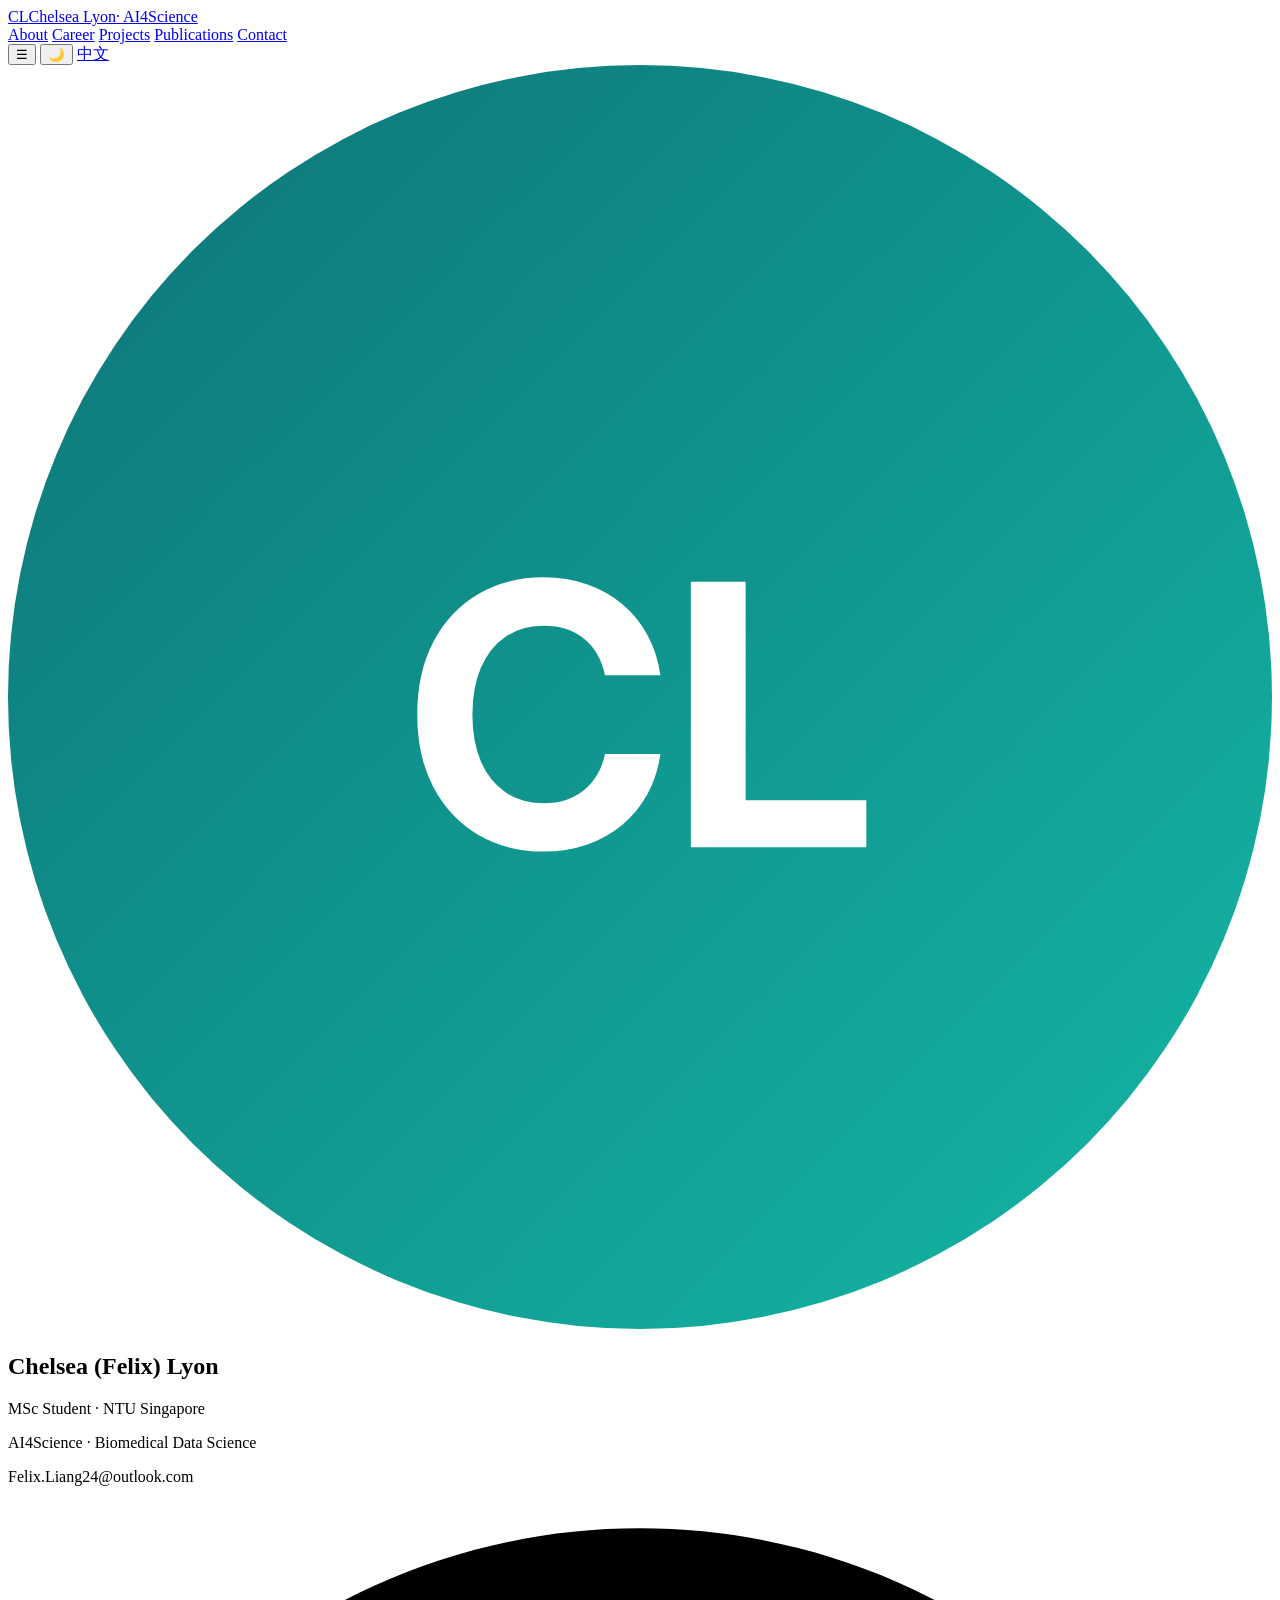
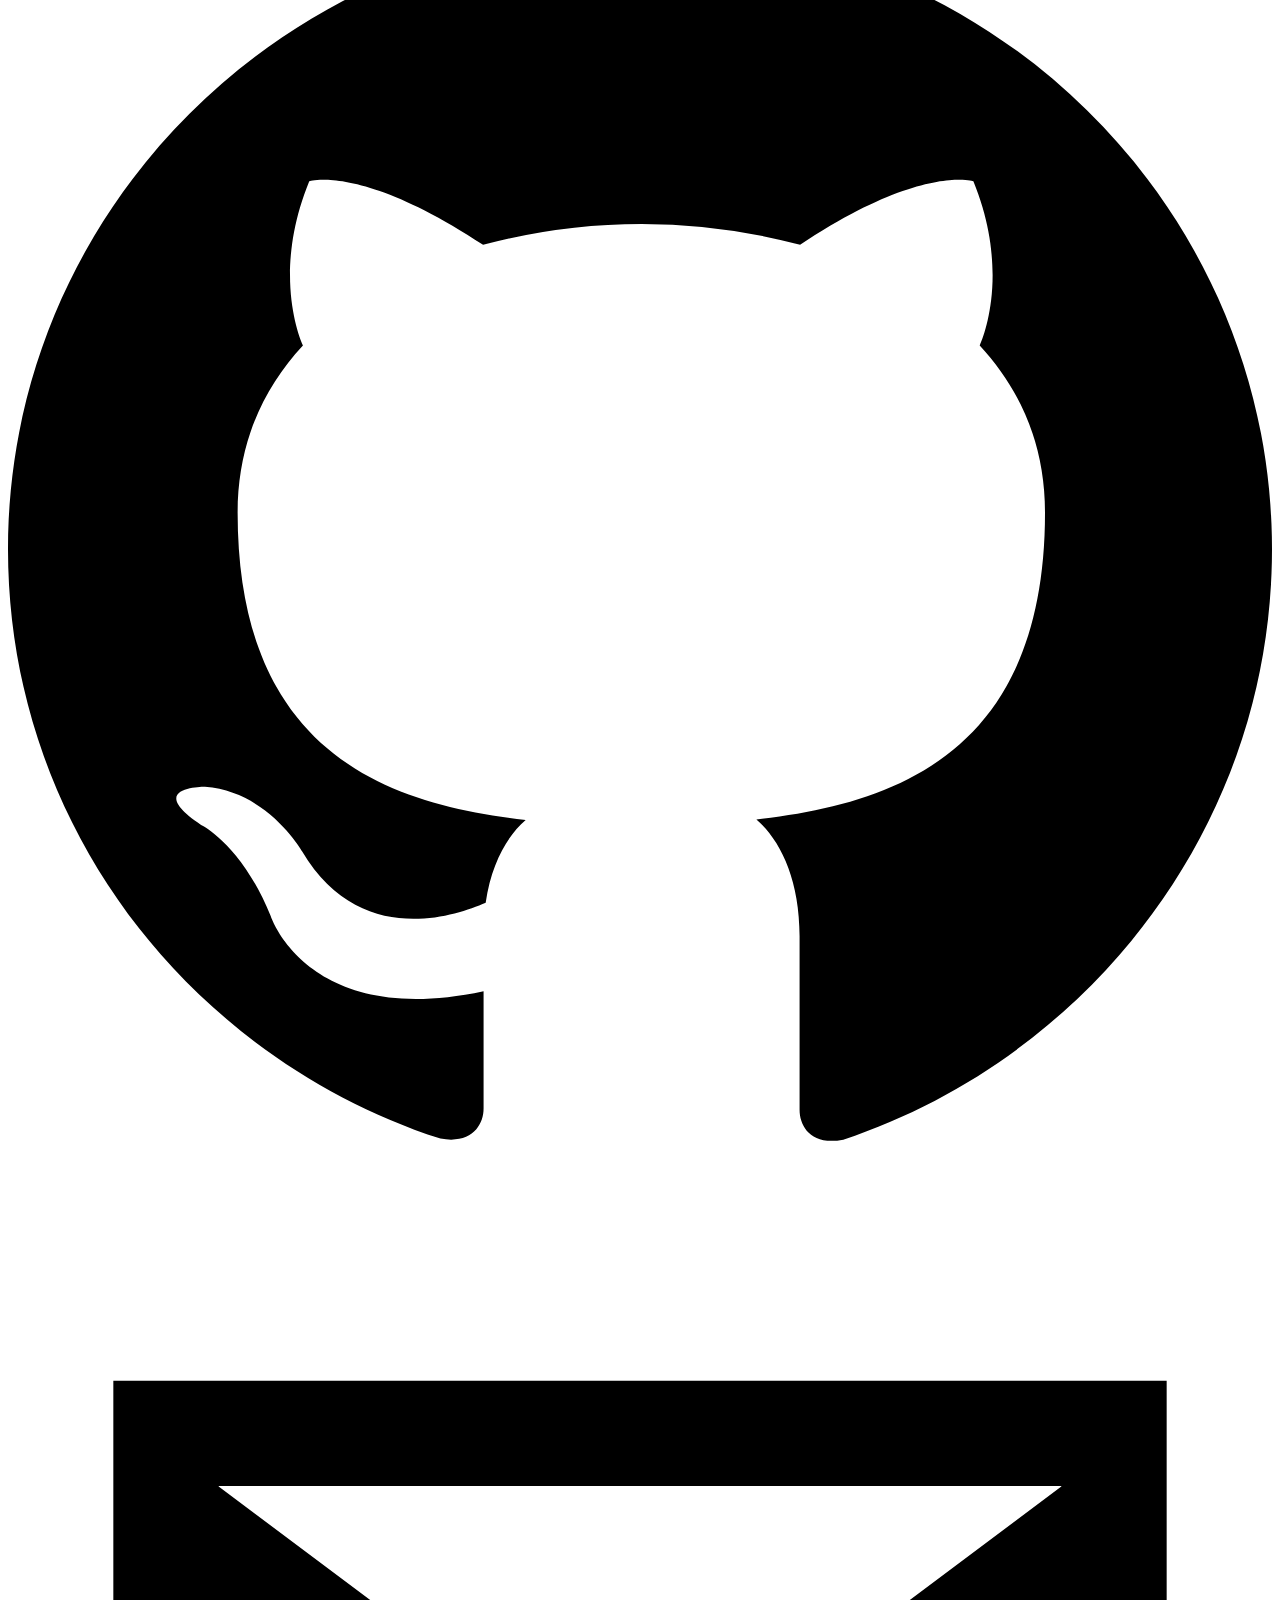
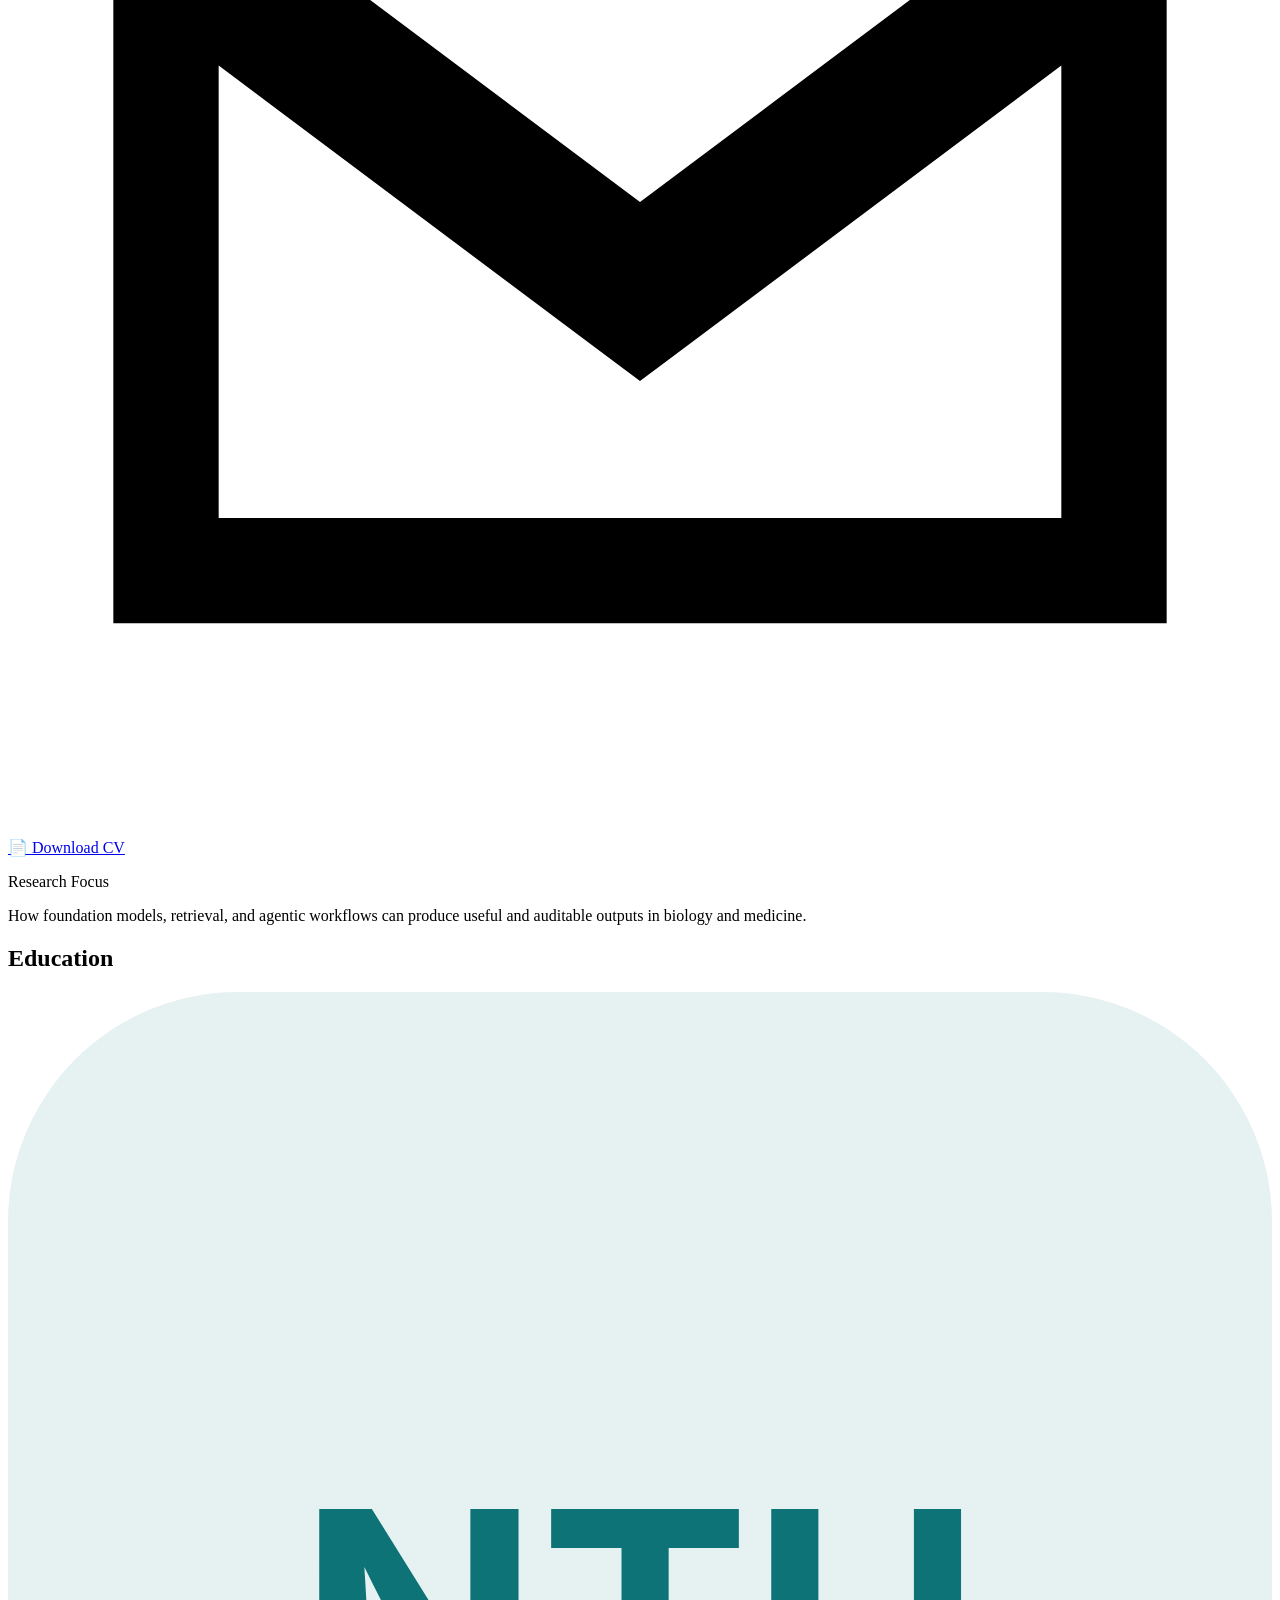
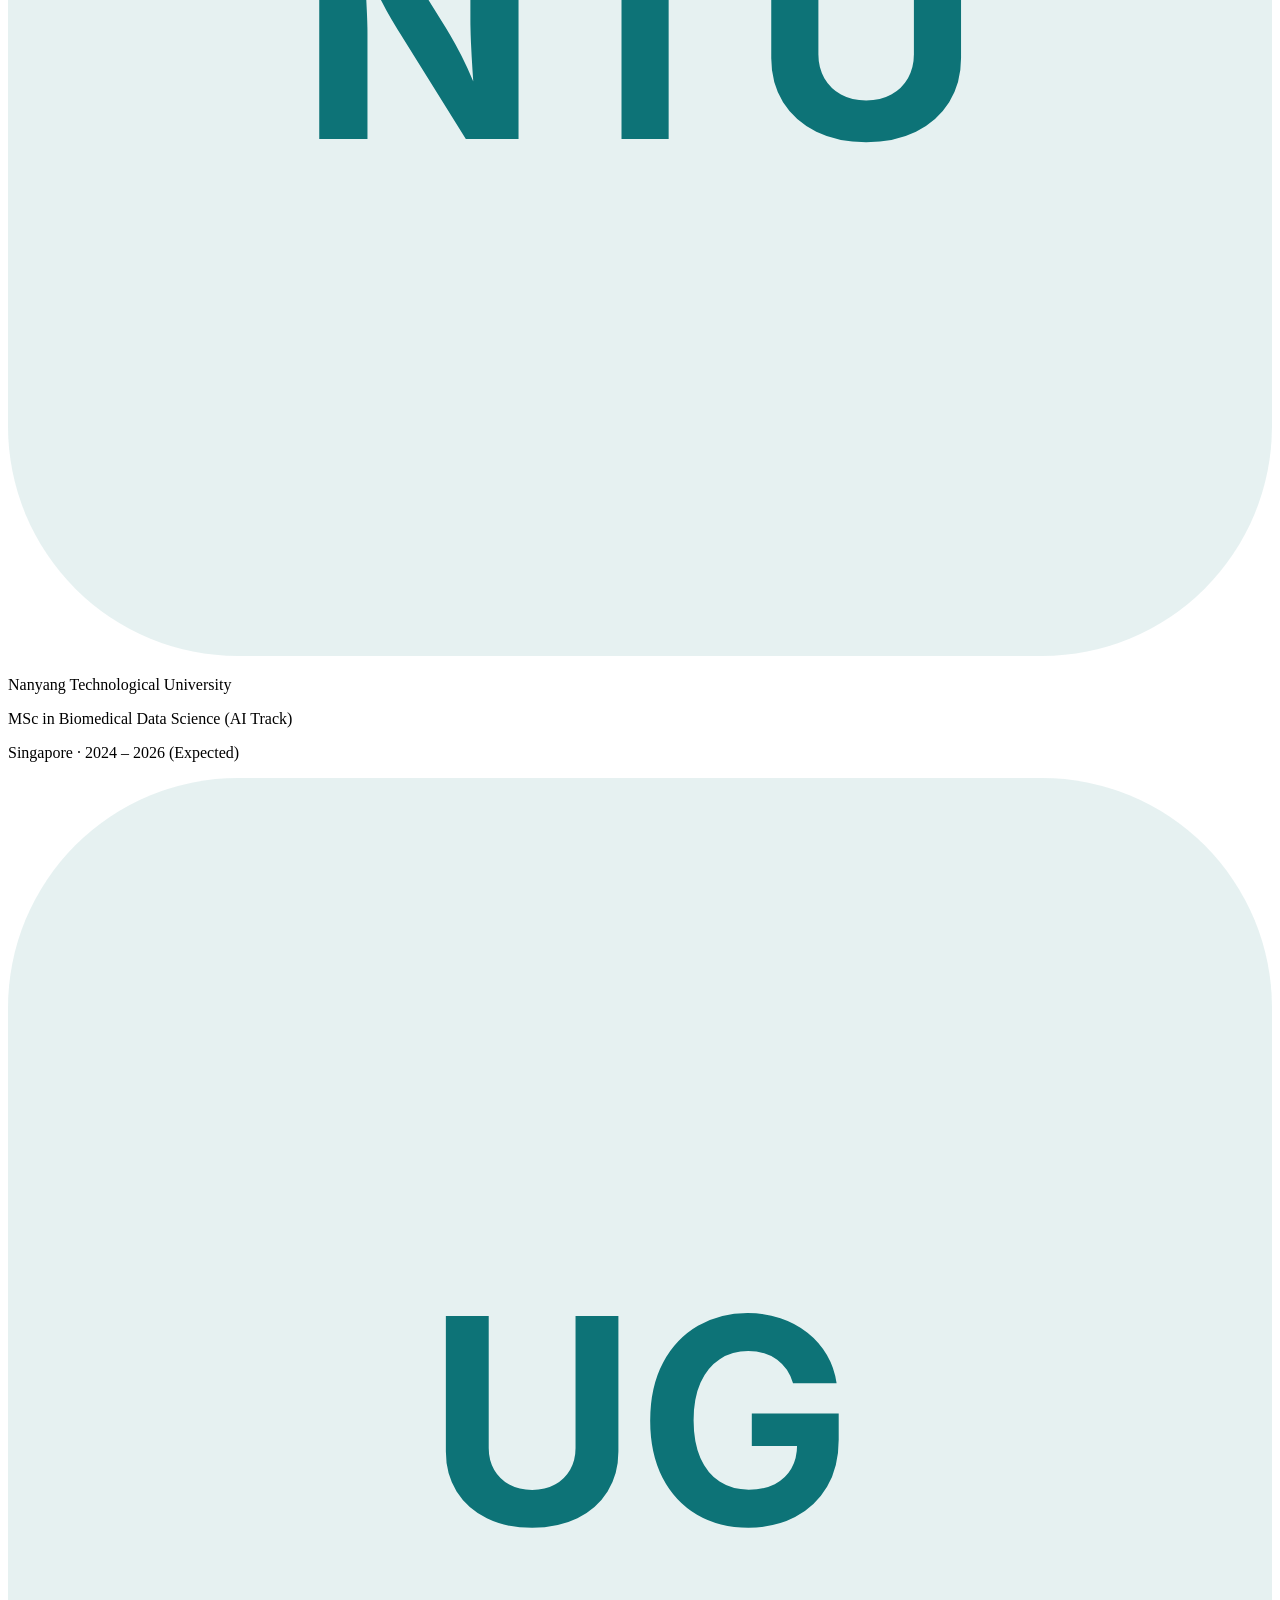
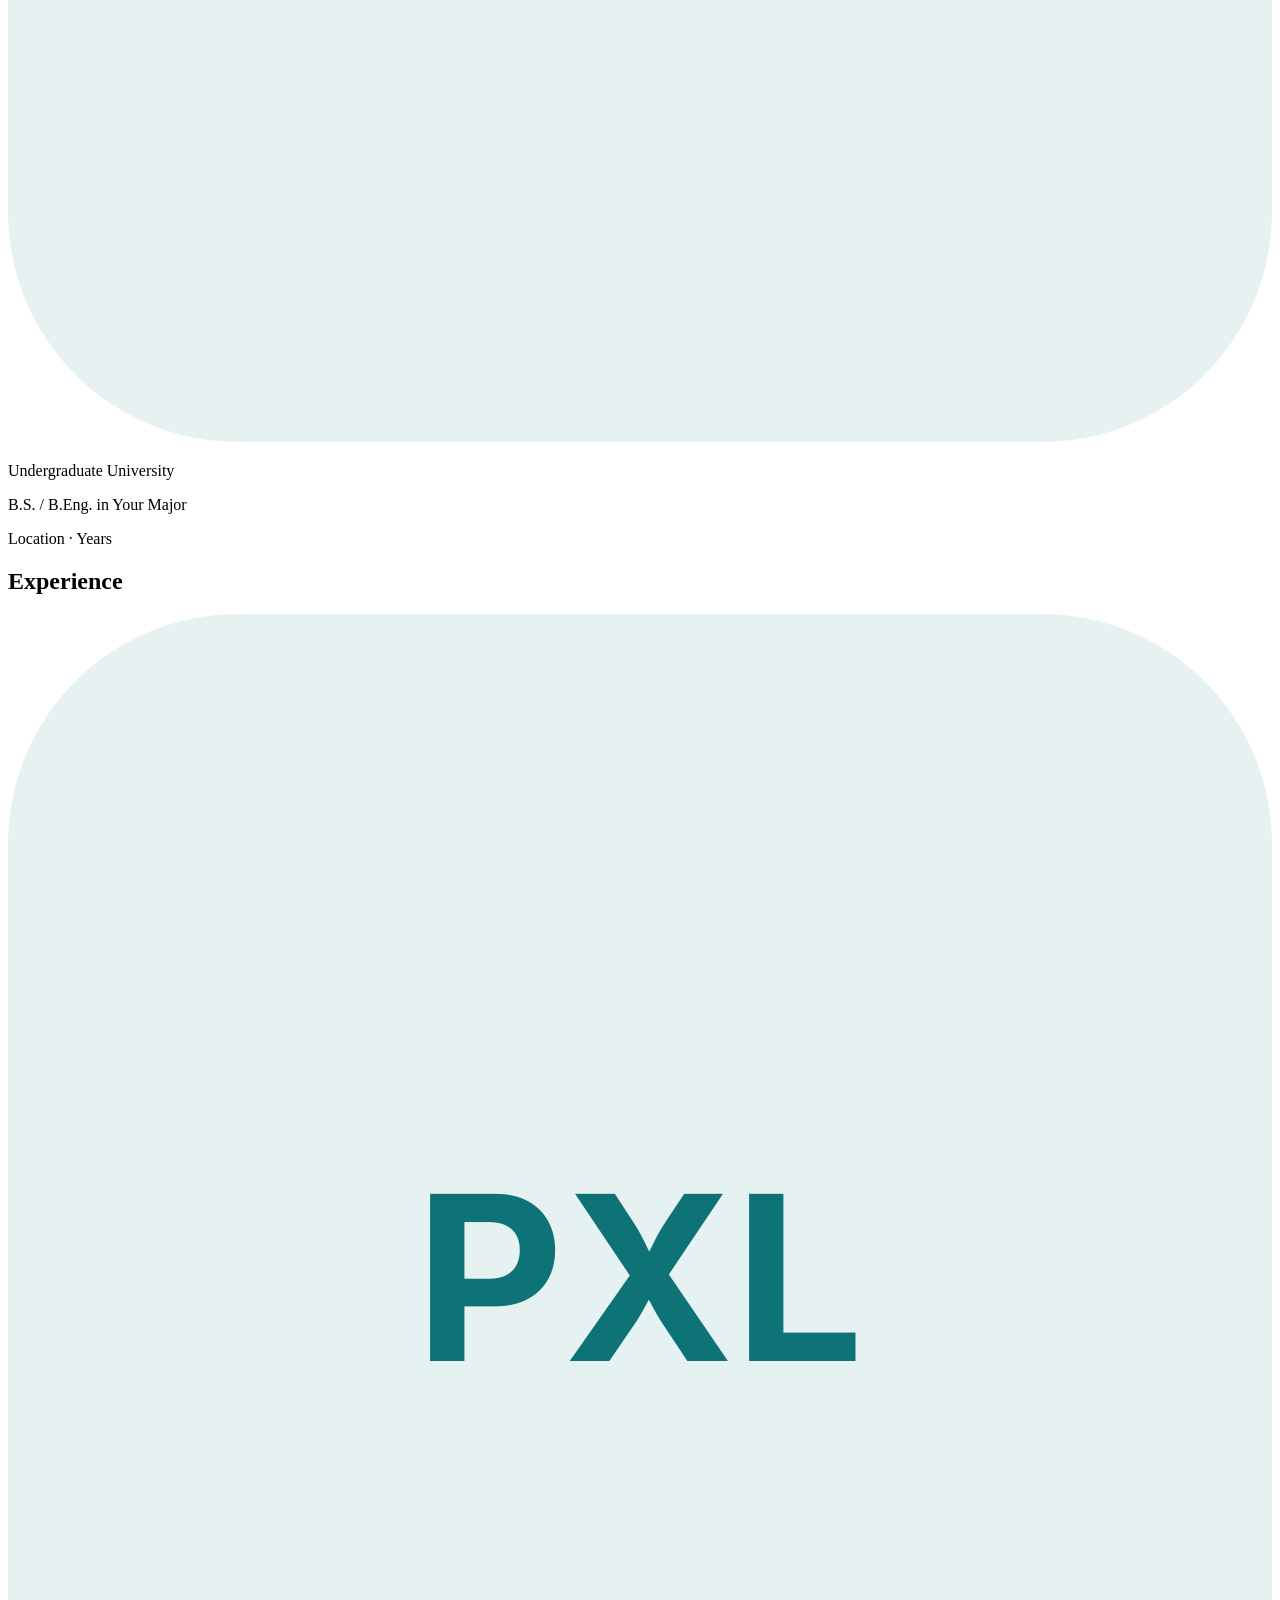
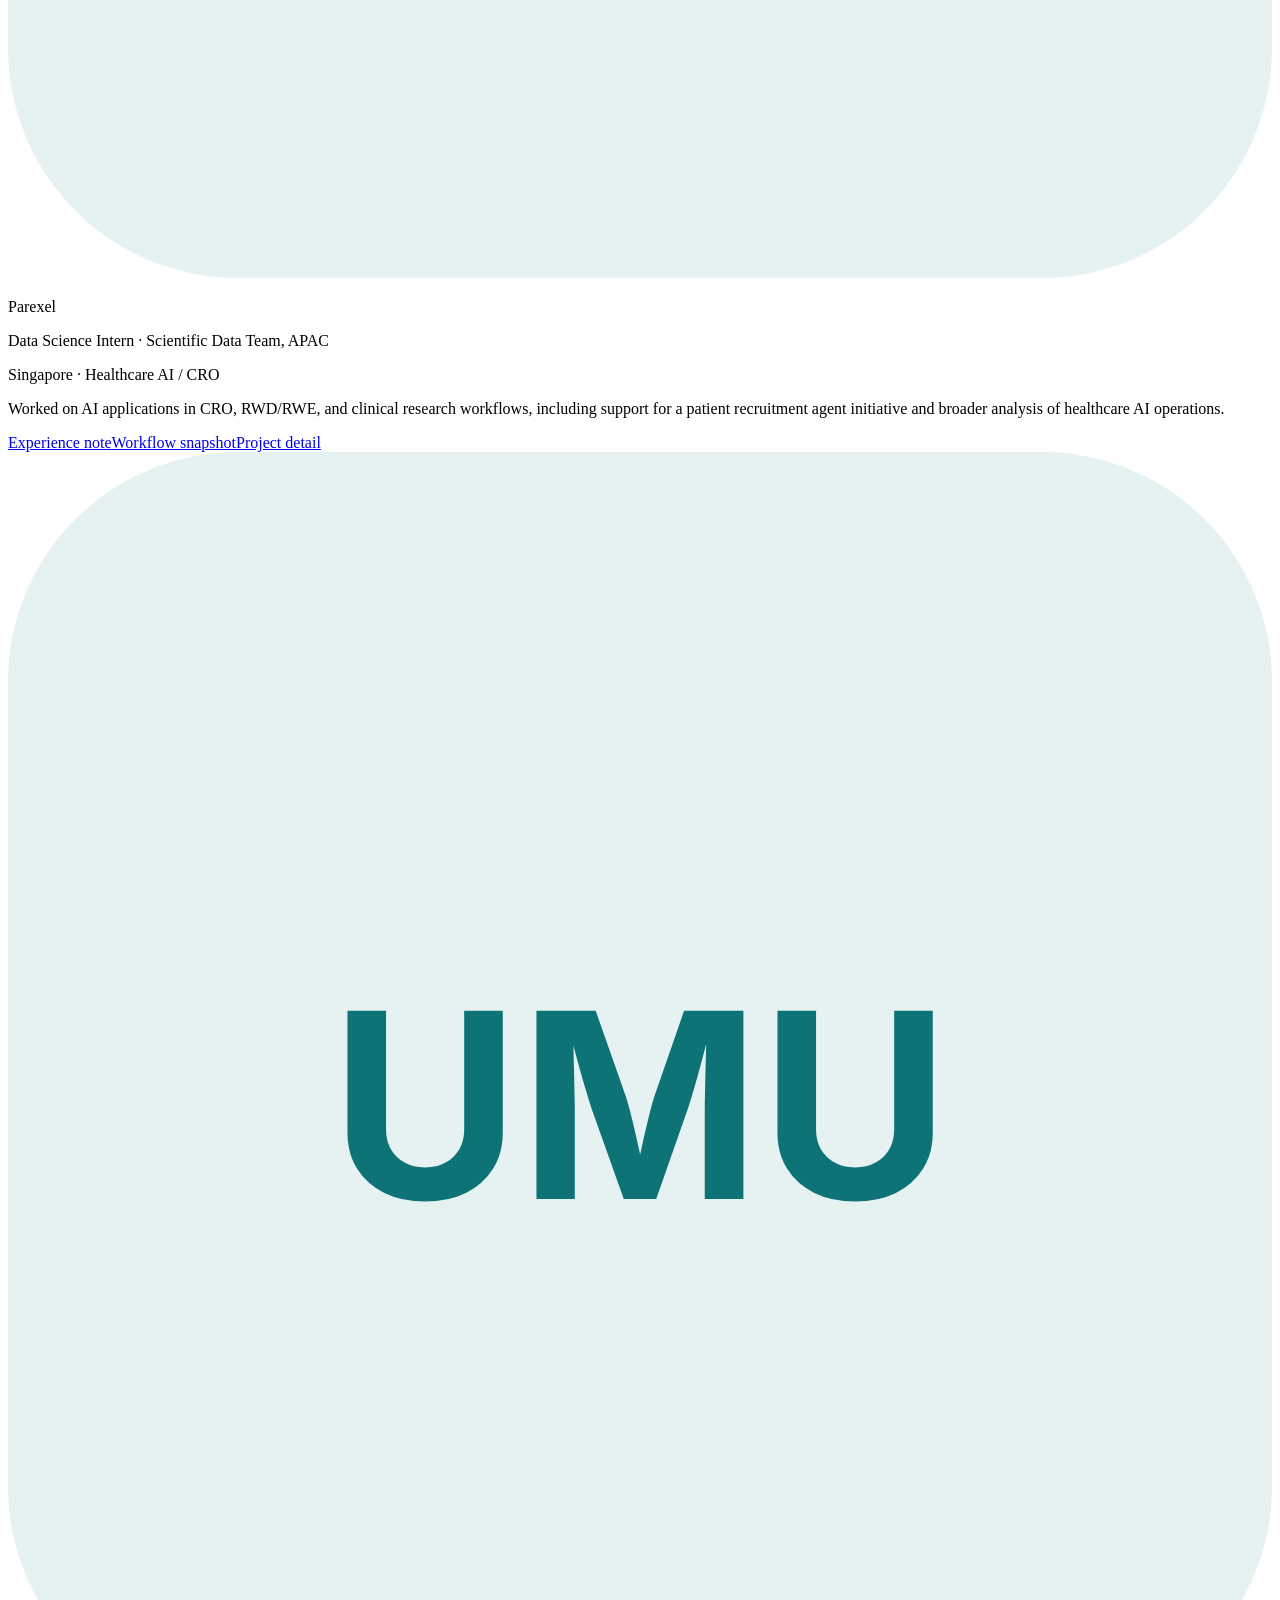
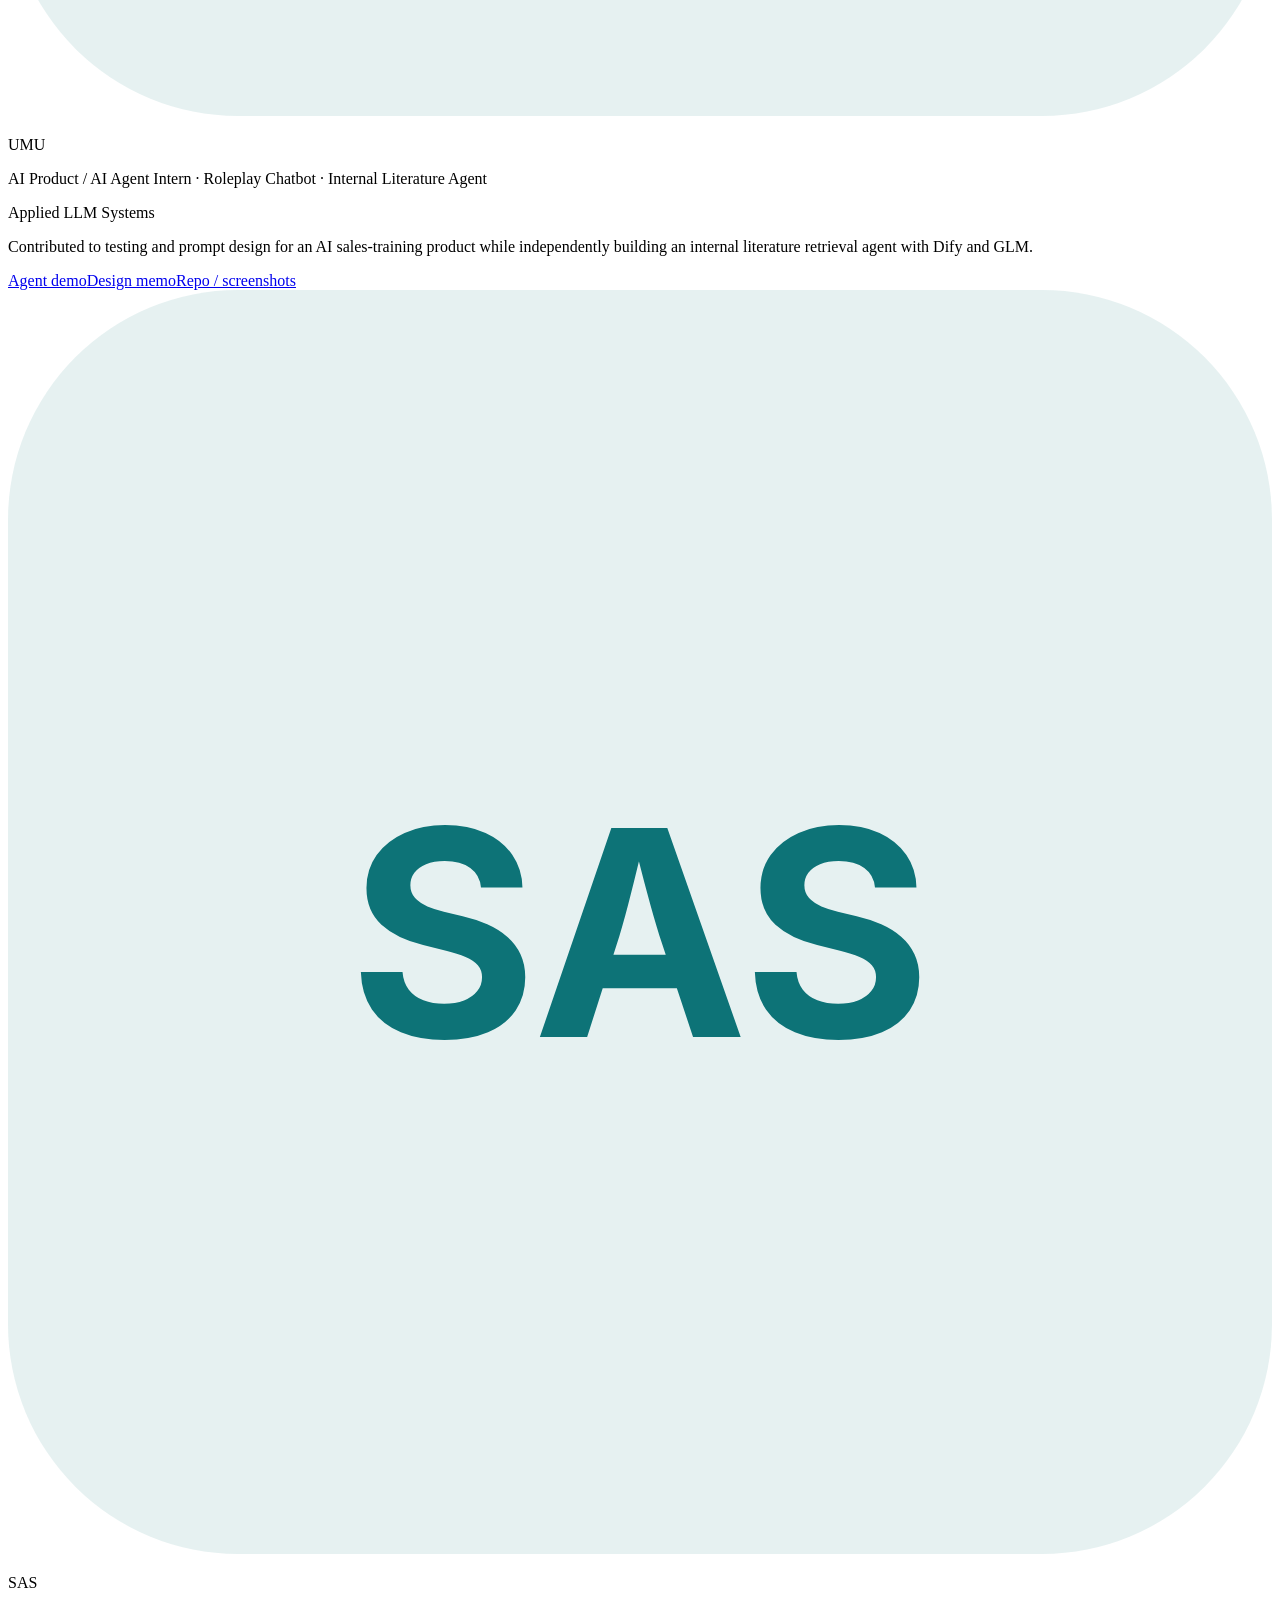
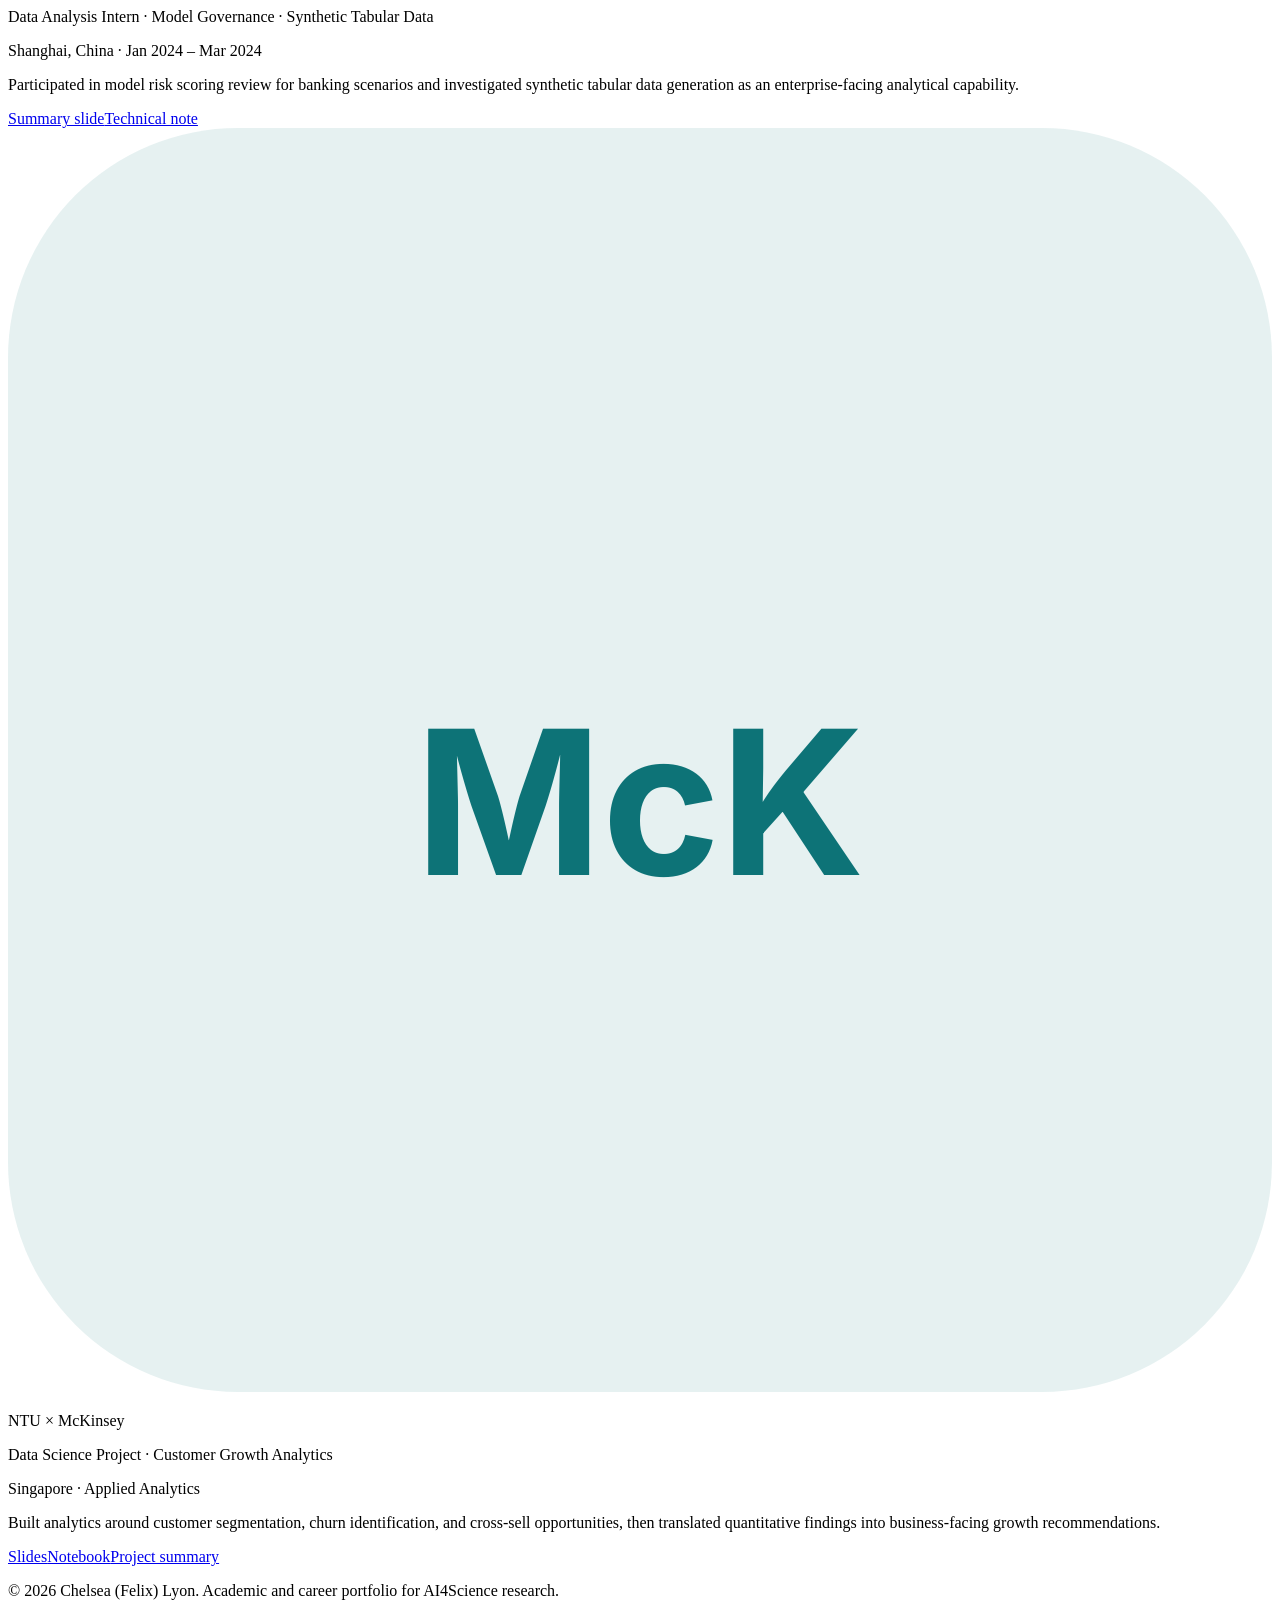
==== career/index.html @ b37de509 "Add files via upload" ====
<!DOCTYPE html>
<html lang="en">
<head>
  <meta charset="UTF-8" />
  <meta name="viewport" content="width=device-width, initial-scale=1.0" />
  <title>Career — Chelsea (Felix) Lyon | AI4Science</title>
  <meta name="description" content="Education and professional experience of Chelsea (Felix) Lyon — NTU, Parexel, SAS, UMU, McKinsey." />
  <link rel="preconnect" href="https://fonts.googleapis.com" />
  <link rel="preconnect" href="https://fonts.gstatic.com" crossorigin />
  <link href="https://fonts.googleapis.com/css2?family=Inter:wght@400;500;600;700;800&family=JetBrains+Mono:wght@400;500&display=swap" rel="stylesheet" />
  <link rel="icon" href="data:image/svg+xml,<svg xmlns='http://www.w3.org/2000/svg' viewBox='0 0 32 32'><rect width='32' height='32' rx='8' fill='%230d7377'/><text x='16' y='22' font-family='Inter,sans-serif' font-size='16' font-weight='800' fill='white' text-anchor='middle'>CL</text></svg>" />
  <link rel="stylesheet" href="/assets/css/style.css" />
</head>
<body>

  <nav class="top-nav">
    <div class="nav-container">
      <a class="nav-brand" href="/"><span class="nav-brand-mark">CL</span><span>Chelsea Lyon</span><span>· AI4Science</span></a>
      <div class="nav-links" id="navLinks">
        <a href="/">About</a>
        <a href="/career/" class="active">Career</a>
        <a href="/projects/">Projects</a>
        <a href="/publications/">Publications</a>
        <a href="/contact/">Contact</a>
      </div>
      <div class="nav-right">
        <button class="nav-menu-btn" id="navMenuBtn" aria-label="Toggle menu" aria-expanded="false">☰</button>
        <button class="theme-toggle" id="themeToggle" aria-label="Toggle color theme">🌙</button>
        <a class="lang-switch" href="/zh/career/">中文</a>
      </div>
    </div>
  </nav>

  <div class="page-wrapper">
    <aside class="sidebar">
      <div class="profile-card">
        <div class="avatar-wrapper">
          <svg viewBox="0 0 180 180" xmlns="http://www.w3.org/2000/svg" role="img" aria-label="Avatar"><defs><linearGradient id="avatarGrad" x1="0" y1="0" x2="1" y2="1"><stop offset="0%" stop-color="#0d7377"/><stop offset="100%" stop-color="#14b8a6"/></linearGradient></defs><circle cx="90" cy="90" r="90" fill="url(#avatarGrad)"/><text x="90" y="98" text-anchor="middle" fill="#fff" font-family="Inter,sans-serif" font-size="52" font-weight="700" dominant-baseline="middle">CL</text></svg>
        </div>
        <h1 class="site-name">Chelsea (Felix) Lyon</h1>
        <p class="site-title">MSc Student · NTU Singapore</p>
        <p class="site-subtitle">AI4Science · Biomedical Data Science</p>
        <p class="site-email">Felix.Liang24@outlook.com</p>
        <div class="social-icons">
          <a href="https://github.com/Chelsea-19" target="_blank" rel="noopener" aria-label="GitHub"><svg viewBox="0 0 24 24"><path d="M12 .5C5.37.5 0 5.78 0 12.29c0 5.21 3.43 9.63 8.21 11.19.6.11.82-.26.82-.57v-2.23c-3.34.72-4.04-1.42-4.04-1.42-.55-1.37-1.33-1.74-1.33-1.74-1.09-.73.08-.72.08-.72 1.2.09 1.84 1.22 1.84 1.22 1.07 1.8 2.8 1.28 3.49.98.11-.76.42-1.28.76-1.57-2.67-.3-5.47-1.31-5.47-5.84 0-1.29.47-2.34 1.24-3.17-.13-.3-.54-1.5.12-3.12 0 0 1-.32 3.3 1.21a11.6 11.6 0 0 1 6.02 0c2.28-1.53 3.29-1.21 3.29-1.21.66 1.62.25 2.82.12 3.12.77.83 1.24 1.88 1.24 3.17 0 4.54-2.81 5.53-5.48 5.83.43.37.82 1.1.82 2.22v3.29c0 .31.21.69.83.57C20.57 21.92 24 17.5 24 12.29 24 5.78 18.63.5 12 .5z"/></svg></a>
          <a href="mailto:Felix.Liang24@outlook.com" aria-label="Email"><svg viewBox="0 0 24 24"><path d="M2 4h20v16H2V4zm2 2v.01L12 12l8-5.99V6H4zm0 3.41V18h16V9.41l-8 5.99-8-5.99z"/></svg></a>
        </div>
        <a class="cv-button" href="/assets/cv/Felix_Liang_CV_EN.pdf" target="_blank" rel="noopener">📄 Download CV</a>
      </div>
      <div class="sidebar-note">
        <p class="sidebar-note-title">Research Focus</p>
        <p>How foundation models, retrieval, and agentic workflows can produce useful and auditable outputs in biology and medicine.</p>
      </div>
    </aside>

    <main class="main-content">

      <!-- ── Education ── -->
      <section id="education" class="section">
        <h2 class="section-heading">Education</h2>
        <div class="timeline">
          <div class="timeline-item">
            <div class="timeline-header">
              <svg class="timeline-logo" viewBox="0 0 44 44" xmlns="http://www.w3.org/2000/svg"><rect width="44" height="44" rx="8" fill="#0d7377" opacity="0.1"/><text x="22" y="26" text-anchor="middle" font-family="Inter,sans-serif" font-size="11" font-weight="700" fill="#0d7377">NTU</text></svg>
              <div class="timeline-info">
                <p class="timeline-org">Nanyang Technological University</p>
                <p class="timeline-role">MSc in Biomedical Data Science (AI Track)</p>
                <p class="timeline-meta">Singapore · 2024 – 2026 (Expected)</p>
              </div>
            </div>
          </div>
          <div class="timeline-item">
            <div class="timeline-header">
              <svg class="timeline-logo" viewBox="0 0 44 44" xmlns="http://www.w3.org/2000/svg"><rect width="44" height="44" rx="8" fill="#0d7377" opacity="0.1"/><text x="22" y="26" text-anchor="middle" font-family="Inter,sans-serif" font-size="10" font-weight="700" fill="#0d7377">UG</text></svg>
              <div class="timeline-info">
                <p class="timeline-org">Undergraduate University</p>
                <p class="timeline-role">B.S. / B.Eng. in Your Major</p>
                <p class="timeline-meta">Location · Years</p>
              </div>
            </div>
          </div>
        </div>
      </section>

      <!-- ── Experience ── -->
      <section id="experience" class="section">
        <h2 class="section-heading">Experience</h2>
        <div class="timeline">
          <div class="timeline-item">
            <div class="timeline-header">
              <svg class="timeline-logo" viewBox="0 0 44 44" xmlns="http://www.w3.org/2000/svg"><rect width="44" height="44" rx="8" fill="#0d7377" opacity="0.1"/><text x="22" y="26" text-anchor="middle" font-family="Inter,sans-serif" font-size="8" font-weight="700" fill="#0d7377">PXL</text></svg>
              <div class="timeline-info">
                <p class="timeline-org">Parexel</p>
                <p class="timeline-role">Data Science Intern · Scientific Data Team, APAC</p>
                <p class="timeline-meta">Singapore · Healthcare AI / CRO</p>
              </div>
            </div>
            <div class="timeline-details">
              <p>Worked on AI applications in CRO, RWD/RWE, and clinical research workflows, including support for a patient recruitment agent initiative and broader analysis of healthcare AI operations.</p>
              <div class="evidence-links"><a class="evidence-link" href="#">Experience note</a><a class="evidence-link" href="#">Workflow snapshot</a><a class="evidence-link" href="#">Project detail</a></div>
            </div>
          </div>
          <div class="timeline-item">
            <div class="timeline-header">
              <svg class="timeline-logo" viewBox="0 0 44 44" xmlns="http://www.w3.org/2000/svg"><rect width="44" height="44" rx="8" fill="#0d7377" opacity="0.1"/><text x="22" y="26" text-anchor="middle" font-family="Inter,sans-serif" font-size="9" font-weight="700" fill="#0d7377">UMU</text></svg>
              <div class="timeline-info">
                <p class="timeline-org">UMU</p>
                <p class="timeline-role">AI Product / AI Agent Intern · Roleplay Chatbot · Internal Literature Agent</p>
                <p class="timeline-meta">Applied LLM Systems</p>
              </div>
            </div>
            <div class="timeline-details">
              <p>Contributed to testing and prompt design for an AI sales-training product while independently building an internal literature retrieval agent with Dify and GLM.</p>
              <div class="evidence-links"><a class="evidence-link" href="#">Agent demo</a><a class="evidence-link" href="#">Design memo</a><a class="evidence-link" href="#">Repo / screenshots</a></div>
            </div>
          </div>
          <div class="timeline-item">
            <div class="timeline-header">
              <svg class="timeline-logo" viewBox="0 0 44 44" xmlns="http://www.w3.org/2000/svg"><rect width="44" height="44" rx="8" fill="#0d7377" opacity="0.1"/><text x="22" y="26" text-anchor="middle" font-family="Inter,sans-serif" font-size="10" font-weight="700" fill="#0d7377">SAS</text></svg>
              <div class="timeline-info">
                <p class="timeline-org">SAS</p>
                <p class="timeline-role">Data Analysis Intern · Model Governance · Synthetic Tabular Data</p>
                <p class="timeline-meta">Shanghai, China · Jan 2024 – Mar 2024</p>
              </div>
            </div>
            <div class="timeline-details">
              <p>Participated in model risk scoring review for banking scenarios and investigated synthetic tabular data generation as an enterprise-facing analytical capability.</p>
              <div class="evidence-links"><a class="evidence-link" href="#">Summary slide</a><a class="evidence-link" href="#">Technical note</a></div>
            </div>
          </div>
          <div class="timeline-item">
            <div class="timeline-header">
              <svg class="timeline-logo" viewBox="0 0 44 44" xmlns="http://www.w3.org/2000/svg"><rect width="44" height="44" rx="8" fill="#0d7377" opacity="0.1"/><text x="22" y="26" text-anchor="middle" font-family="Inter,sans-serif" font-size="7" font-weight="700" fill="#0d7377">McK</text></svg>
              <div class="timeline-info">
                <p class="timeline-org">NTU × McKinsey</p>
                <p class="timeline-role">Data Science Project · Customer Growth Analytics</p>
                <p class="timeline-meta">Singapore · Applied Analytics</p>
              </div>
            </div>
            <div class="timeline-details">
              <p>Built analytics around customer segmentation, churn identification, and cross-sell opportunities, then translated quantitative findings into business-facing growth recommendations.</p>
              <div class="evidence-links"><a class="evidence-link" href="#">Slides</a><a class="evidence-link" href="#">Notebook</a><a class="evidence-link" href="#">Project summary</a></div>
            </div>
          </div>
        </div>
      </section>

    </main>
  </div>

  <footer class="site-footer"><p>© 2026 Chelsea (Felix) Lyon. Academic and career portfolio for AI4Science research.</p></footer>
  <script src="/assets/js/main.js"></script>
</body>
</html>
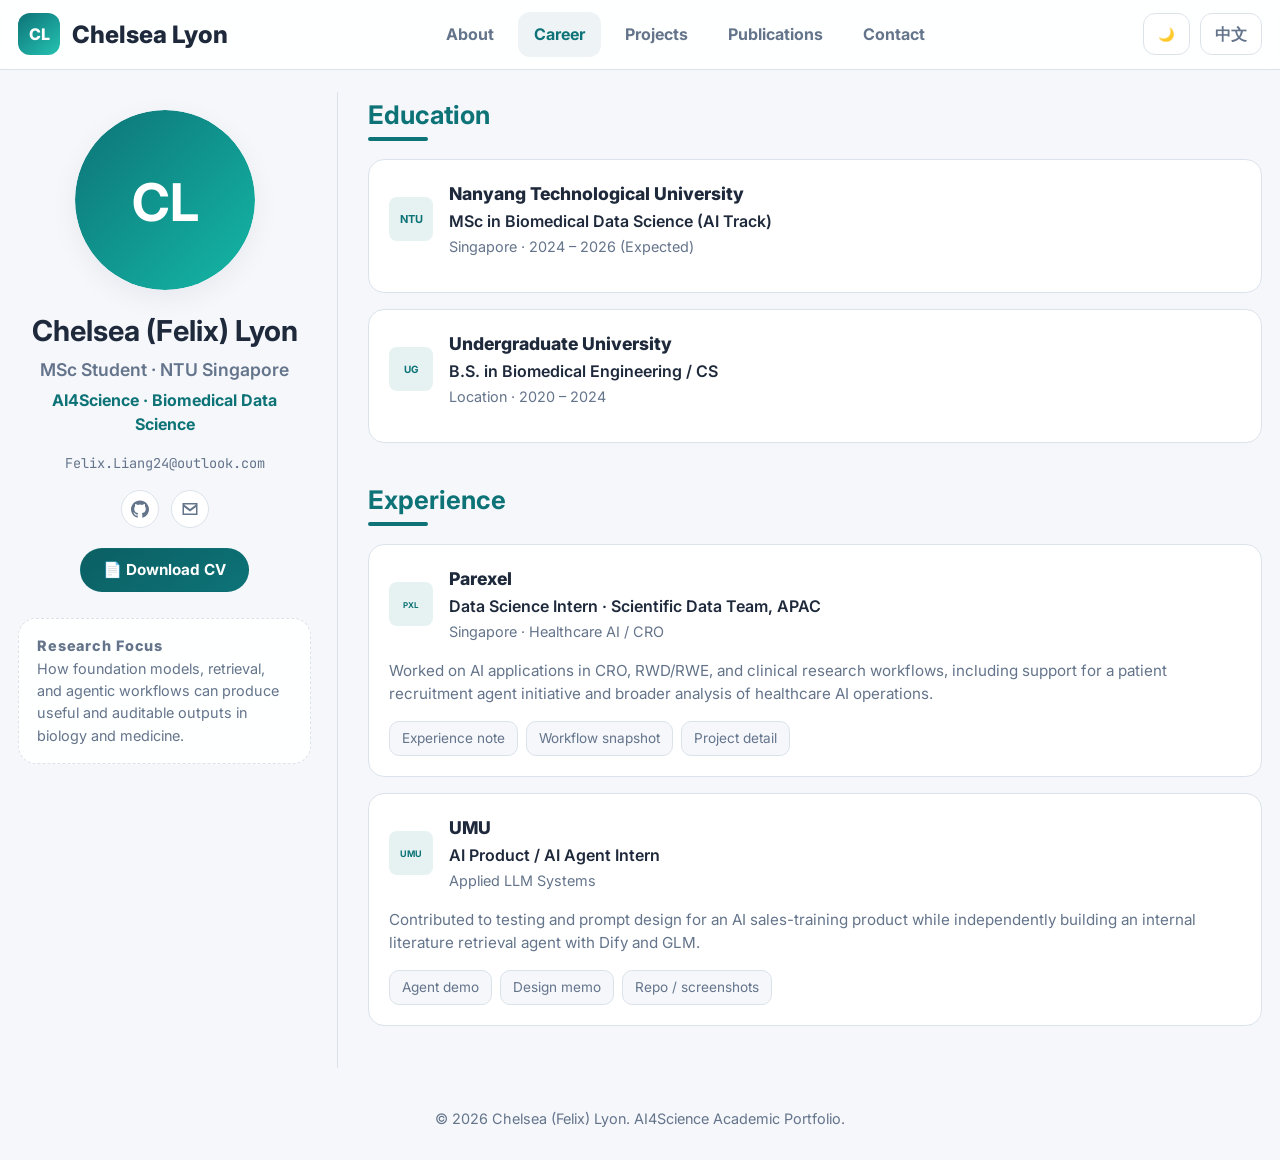
==== commit d90a49f4: "Refactor career page details and navigation Updated the navigation brand link and modified the educa" ====
--- a/career/index.html
+++ b/career/index.html
@@ -9,24 +9,24 @@
   <link rel="preconnect" href="https://fonts.gstatic.com" crossorigin />
   <link href="https://fonts.googleapis.com/css2?family=Inter:wght@400;500;600;700;800&family=JetBrains+Mono:wght@400;500&display=swap" rel="stylesheet" />
   <link rel="icon" href="data:image/svg+xml,<svg xmlns='http://www.w3.org/2000/svg' viewBox='0 0 32 32'><rect width='32' height='32' rx='8' fill='%230d7377'/><text x='16' y='22' font-family='Inter,sans-serif' font-size='16' font-weight='800' fill='white' text-anchor='middle'>CL</text></svg>" />
-  <link rel="stylesheet" href="/assets/css/style.css" />
+  <link rel="stylesheet" href="../assets/css/style.css" />
 </head>
 <body>
 
   <nav class="top-nav">
     <div class="nav-container">
-      <a class="nav-brand" href="/"><span class="nav-brand-mark">CL</span><span>Chelsea Lyon</span><span>· AI4Science</span></a>
+      <a class="nav-brand" href="../"><span class="nav-brand-mark">CL</span><span>Chelsea Lyon</span></a>
       <div class="nav-links" id="navLinks">
-        <a href="/">About</a>
-        <a href="/career/" class="active">Career</a>
-        <a href="/projects/">Projects</a>
-        <a href="/publications/">Publications</a>
-        <a href="/contact/">Contact</a>
+        <a href="../">About</a>
+        <a href="../career/" class="active">Career</a>
+        <a href="../projects/">Projects</a>
+        <a href="../publications/">Publications</a>
+        <a href="../contact/">Contact</a>
       </div>
       <div class="nav-right">
         <button class="nav-menu-btn" id="navMenuBtn" aria-label="Toggle menu" aria-expanded="false">☰</button>
         <button class="theme-toggle" id="themeToggle" aria-label="Toggle color theme">🌙</button>
-        <a class="lang-switch" href="/zh/career/">中文</a>
+        <a class="lang-switch" href="../zh/career/">中文</a>
       </div>
     </div>
   </nav>
@@ -45,7 +45,7 @@
           <a href="https://github.com/Chelsea-19" target="_blank" rel="noopener" aria-label="GitHub"><svg viewBox="0 0 24 24"><path d="M12 .5C5.37.5 0 5.78 0 12.29c0 5.21 3.43 9.63 8.21 11.19.6.11.82-.26.82-.57v-2.23c-3.34.72-4.04-1.42-4.04-1.42-.55-1.37-1.33-1.74-1.33-1.74-1.09-.73.08-.72.08-.72 1.2.09 1.84 1.22 1.84 1.22 1.07 1.8 2.8 1.28 3.49.98.11-.76.42-1.28.76-1.57-2.67-.3-5.47-1.31-5.47-5.84 0-1.29.47-2.34 1.24-3.17-.13-.3-.54-1.5.12-3.12 0 0 1-.32 3.3 1.21a11.6 11.6 0 0 1 6.02 0c2.28-1.53 3.29-1.21 3.29-1.21.66 1.62.25 2.82.12 3.12.77.83 1.24 1.88 1.24 3.17 0 4.54-2.81 5.53-5.48 5.83.43.37.82 1.1.82 2.22v3.29c0 .31.21.69.83.57C20.57 21.92 24 17.5 24 12.29 24 5.78 18.63.5 12 .5z"/></svg></a>
           <a href="mailto:Felix.Liang24@outlook.com" aria-label="Email"><svg viewBox="0 0 24 24"><path d="M2 4h20v16H2V4zm2 2v.01L12 12l8-5.99V6H4zm0 3.41V18h16V9.41l-8 5.99-8-5.99z"/></svg></a>
         </div>
-        <a class="cv-button" href="/assets/cv/Felix_Liang_CV_EN.pdf" target="_blank" rel="noopener">📄 Download CV</a>
+        <a class="cv-button" href="../assets/cv/Felix_Liang_CV_EN.pdf" target="_blank" rel="noopener">📄 Download CV</a>
       </div>
       <div class="sidebar-note">
         <p class="sidebar-note-title">Research Focus</p>
@@ -54,8 +54,6 @@
     </aside>
 
     <main class="main-content">
-
-      <!-- ── Education ── -->
       <section id="education" class="section">
         <h2 class="section-heading">Education</h2>
         <div class="timeline">
@@ -74,15 +72,14 @@
               <svg class="timeline-logo" viewBox="0 0 44 44" xmlns="http://www.w3.org/2000/svg"><rect width="44" height="44" rx="8" fill="#0d7377" opacity="0.1"/><text x="22" y="26" text-anchor="middle" font-family="Inter,sans-serif" font-size="10" font-weight="700" fill="#0d7377">UG</text></svg>
               <div class="timeline-info">
                 <p class="timeline-org">Undergraduate University</p>
-                <p class="timeline-role">B.S. / B.Eng. in Your Major</p>
-                <p class="timeline-meta">Location · Years</p>
+                <p class="timeline-role">B.S. in Biomedical Engineering / CS</p>
+                <p class="timeline-meta">Location · 2020 – 2024</p>
               </div>
             </div>
           </div>
         </div>
       </section>
 
-      <!-- ── Experience ── -->
       <section id="experience" class="section">
         <h2 class="section-heading">Experience</h2>
         <div class="timeline">
@@ -105,7 +102,7 @@
               <svg class="timeline-logo" viewBox="0 0 44 44" xmlns="http://www.w3.org/2000/svg"><rect width="44" height="44" rx="8" fill="#0d7377" opacity="0.1"/><text x="22" y="26" text-anchor="middle" font-family="Inter,sans-serif" font-size="9" font-weight="700" fill="#0d7377">UMU</text></svg>
               <div class="timeline-info">
                 <p class="timeline-org">UMU</p>
-                <p class="timeline-role">AI Product / AI Agent Intern · Roleplay Chatbot · Internal Literature Agent</p>
+                <p class="timeline-role">AI Product / AI Agent Intern</p>
                 <p class="timeline-meta">Applied LLM Systems</p>
               </div>
             </div>
@@ -114,41 +111,12 @@
               <div class="evidence-links"><a class="evidence-link" href="#">Agent demo</a><a class="evidence-link" href="#">Design memo</a><a class="evidence-link" href="#">Repo / screenshots</a></div>
             </div>
           </div>
-          <div class="timeline-item">
-            <div class="timeline-header">
-              <svg class="timeline-logo" viewBox="0 0 44 44" xmlns="http://www.w3.org/2000/svg"><rect width="44" height="44" rx="8" fill="#0d7377" opacity="0.1"/><text x="22" y="26" text-anchor="middle" font-family="Inter,sans-serif" font-size="10" font-weight="700" fill="#0d7377">SAS</text></svg>
-              <div class="timeline-info">
-                <p class="timeline-org">SAS</p>
-                <p class="timeline-role">Data Analysis Intern · Model Governance · Synthetic Tabular Data</p>
-                <p class="timeline-meta">Shanghai, China · Jan 2024 – Mar 2024</p>
-              </div>
-            </div>
-            <div class="timeline-details">
-              <p>Participated in model risk scoring review for banking scenarios and investigated synthetic tabular data generation as an enterprise-facing analytical capability.</p>
-              <div class="evidence-links"><a class="evidence-link" href="#">Summary slide</a><a class="evidence-link" href="#">Technical note</a></div>
-            </div>
-          </div>
-          <div class="timeline-item">
-            <div class="timeline-header">
-              <svg class="timeline-logo" viewBox="0 0 44 44" xmlns="http://www.w3.org/2000/svg"><rect width="44" height="44" rx="8" fill="#0d7377" opacity="0.1"/><text x="22" y="26" text-anchor="middle" font-family="Inter,sans-serif" font-size="7" font-weight="700" fill="#0d7377">McK</text></svg>
-              <div class="timeline-info">
-                <p class="timeline-org">NTU × McKinsey</p>
-                <p class="timeline-role">Data Science Project · Customer Growth Analytics</p>
-                <p class="timeline-meta">Singapore · Applied Analytics</p>
-              </div>
-            </div>
-            <div class="timeline-details">
-              <p>Built analytics around customer segmentation, churn identification, and cross-sell opportunities, then translated quantitative findings into business-facing growth recommendations.</p>
-              <div class="evidence-links"><a class="evidence-link" href="#">Slides</a><a class="evidence-link" href="#">Notebook</a><a class="evidence-link" href="#">Project summary</a></div>
-            </div>
-          </div>
         </div>
       </section>
-
     </main>
   </div>
 
-  <footer class="site-footer"><p>© 2026 Chelsea (Felix) Lyon. Academic and career portfolio for AI4Science research.</p></footer>
-  <script src="/assets/js/main.js"></script>
+  <footer class="site-footer"><p>© 2026 Chelsea (Felix) Lyon. AI4Science Academic Portfolio.</p></footer>
+  <script src="../assets/js/main.js"></script>
 </body>
 </html>
--- a/assets/css/style.css
+++ b/assets/css/style.css
@@ -0,0 +1,459 @@
+:root {
+  --bg: #f5f7fb;
+  --surface: #ffffff;
+  --surface-soft: #eef3f6;
+  --text: #1e293b;
+  --text-soft: #64748b;
+  --line: #dbe3ea;
+  --primary: #0d7377;
+  --primary-strong: #0b5f63;
+  --chip-bg: #e5f2f3;
+  --chip-text: #0b6f73;
+  --shadow: 0 8px 28px rgba(15, 23, 42, 0.06);
+}
+
+:root[data-theme="dark"] {
+  --bg: #0f172a;
+  --surface: #111c31;
+  --surface-soft: #15243f;
+  --text: #e2e8f0;
+  --text-soft: #94a3b8;
+  --line: #26354f;
+  --primary: #18aeb3;
+  --primary-strong: #11949a;
+  --chip-bg: #1c3445;
+  --chip-text: #8be7ea;
+  --shadow: 0 12px 34px rgba(0, 0, 0, 0.28);
+}
+
+* { box-sizing: border-box; }
+html, body { margin: 0; padding: 0; }
+body {
+  font-family: 'Inter', 'Noto Sans SC', -apple-system, BlinkMacSystemFont, 'Segoe UI', sans-serif;
+  background: var(--bg);
+  color: var(--text);
+  line-height: 1.55;
+  -webkit-font-smoothing: antialiased;
+}
+
+a { color: inherit; text-decoration: none; }
+
+.top-nav {
+  position: sticky;
+  top: 0;
+  z-index: 20;
+  border-bottom: 1px solid var(--line);
+  backdrop-filter: blur(10px);
+  background: color-mix(in srgb, var(--surface) 90%, transparent);
+}
+
+.nav-container {
+  max-width: 1320px;
+  margin: 0 auto;
+  padding: 12px 18px;
+  display: flex;
+  align-items: center;
+  gap: 14px;
+}
+
+.nav-brand {
+  display: inline-flex;
+  align-items: center;
+  gap: 12px;
+  font-weight: 800;
+  font-size: 1.5rem; /* 稍微缩小以防挤压 */
+}
+
+.nav-brand-mark {
+  width: 42px;
+  height: 42px;
+  border-radius: 12px;
+  display: inline-flex;
+  align-items: center;
+  justify-content: center;
+  background: linear-gradient(140deg, var(--primary), #25c3b2);
+  color: #fff;
+  font-size: 16px;
+  flex-shrink: 0;
+}
+
+.nav-links {
+  margin-left: auto;
+  display: flex;
+  align-items: center;
+  gap: 8px;
+}
+
+.nav-links a {
+  color: var(--text-soft);
+  font-weight: 700;
+  padding: 10px 16px;
+  border-radius: 12px;
+  transition: 0.2s ease;
+}
+
+.nav-links a.active,
+.nav-links a:hover {
+  color: var(--primary);
+  background: var(--surface-soft);
+}
+
+.nav-right {
+  margin-left: auto;
+  display: flex;
+  align-items: center;
+  gap: 10px;
+}
+
+.theme-toggle,
+.nav-menu-btn,
+.lang-switch {
+  border: 1px solid var(--line);
+  background: var(--surface);
+  color: var(--text-soft);
+  border-radius: 12px;
+  height: 42px;
+  min-width: 42px;
+  padding: 0 14px;
+  display: inline-flex;
+  align-items: center;
+  justify-content: center;
+  font-weight: 700;
+  cursor: pointer;
+}
+
+.nav-menu-btn { display: none; }
+
+.page-wrapper {
+  max-width: 1320px;
+  margin: 22px auto 30px;
+  padding: 0 18px;
+  display: grid;
+  grid-template-columns: 320px minmax(0, 1fr); /* 调整侧边栏宽度 */
+  gap: 30px;
+}
+
+.sidebar {
+  border-right: 1px solid var(--line);
+  padding-right: 26px;
+}
+
+.profile-card {
+  text-align: center;
+  padding: 8px 10px 0;
+  display: flex;
+  flex-direction: column;
+  align-items: center;
+}
+
+.avatar-wrapper {
+  width: 180px;
+  height: 180px;
+  margin: 10px auto 24px;
+  border-radius: 50%;
+  box-shadow: var(--shadow);
+  overflow: hidden;
+  flex-shrink: 0;
+}
+
+.site-name { margin: 0; font-size: 1.8rem; line-height: 1.2; }
+.site-title {
+  margin: 8px 0 0;
+  color: var(--text-soft);
+  font-size: 1.1rem;
+  font-weight: 600;
+}
+.site-subtitle {
+  margin: 4px 0 0;
+  color: var(--primary);
+  font-size: 1rem;
+  font-weight: 700;
+}
+.site-email {
+  margin: 16px 0;
+  color: var(--text-soft);
+  font-family: 'JetBrains Mono', ui-monospace, SFMono-Regular, Menlo, monospace;
+  font-size: 0.85rem;
+  word-break: break-all;
+}
+
+.social-icons {
+  display: flex;
+  justify-content: center;
+  gap: 12px;
+  margin-bottom: 20px;
+}
+
+.social-icons a {
+  width: 38px;
+  height: 38px;
+  border-radius: 50%;
+  border: 1px solid var(--line);
+  background: var(--surface);
+  display: inline-flex;
+  align-items: center;
+  justify-content: center;
+}
+
+.social-icons svg {
+  width: 18px;
+  height: 18px;
+  fill: #64748b;
+}
+
+.cv-button,
+.contact-btn {
+  display: inline-flex;
+  align-items: center;
+  justify-content: center;
+  gap: 8px;
+  height: 44px;
+  border-radius: 999px;
+  padding: 0 22px;
+  border: 1px solid color-mix(in srgb, var(--primary) 24%, transparent);
+  background: linear-gradient(145deg, var(--primary-strong), var(--primary));
+  color: #fff;
+  font-weight: 700;
+  font-size: 0.95rem;
+}
+
+.sidebar-note {
+  margin-top: 26px;
+  border: 1px dashed var(--line);
+  border-radius: 18px;
+  background: color-mix(in srgb, var(--surface) 90%, transparent);
+  padding: 16px 18px;
+  text-align: left;
+}
+
+.sidebar-note-title {
+  margin: 0 0 8px;
+  color: var(--text-soft);
+  letter-spacing: 0.06em;
+  font-weight: 800;
+  font-size: 0.9rem;
+}
+
+.sidebar-note p { margin: 0; color: var(--text-soft); font-size: 0.9rem; }
+
+.main-content {
+  min-width: 0;
+}
+
+.section {
+  margin-bottom: 42px;
+}
+
+.section-heading {
+  margin: 8px 0 18px;
+  font-size: 1.6rem;
+  color: var(--primary);
+  line-height: 1.2;
+  position: relative;
+  padding-bottom: 10px;
+}
+
+.section-heading::after {
+  content: "";
+  width: 60px;
+  height: 4px;
+  border-radius: 4px;
+  background: var(--primary);
+  position: absolute;
+  left: 0;
+  bottom: 0;
+}
+
+.section-body p {
+  font-size: 1.05rem;
+  margin: 0 0 18px;
+}
+
+.interest-tags,
+.mini-tags {
+  display: flex;
+  flex-wrap: wrap;
+  gap: 10px;
+}
+
+.interest-tag,
+.mini-tag {
+  border: 1px solid color-mix(in srgb, var(--primary) 26%, transparent);
+  background: var(--chip-bg);
+  color: var(--chip-text);
+  border-radius: 999px;
+  padding: 6px 14px;
+  font-weight: 600;
+  font-size: 0.9rem;
+}
+
+.awards-list,
+.timeline,
+.projects-list,
+.pub-list,
+.contact-info,
+.evidence-links {
+  display: grid;
+  gap: 16px;
+}
+
+.award-item,
+.timeline-item,
+.project-card,
+.pub-item {
+  background: var(--surface);
+  border: 1px solid var(--line);
+  border-radius: 16px;
+  padding: 20px;
+  transition: transform 0.2s ease, box-shadow 0.2s ease;
+}
+
+.award-item { display: flex; gap: 12px; align-items: baseline; }
+.award-icon { font-size: 18px; }
+.award-date { color: var(--text-soft); font-size: 0.9rem; }
+
+.timeline-header {
+  display: flex;
+  align-items: center;
+  gap: 16px;
+  margin-bottom: 14px;
+}
+
+.timeline-logo {
+  width: 44px;
+  height: 44px;
+  flex-shrink: 0;
+  display: block;
+}
+
+.timeline-info {
+  min-width: 0;
+}
+
+.timeline-org {
+  font-weight: 800;
+  font-size: 1.1rem;
+  margin: 0;
+}
+
+.timeline-role {
+  font-weight: 600;
+  color: var(--text);
+  margin: 2px 0;
+}
+
+.timeline-meta {
+  color: var(--text-soft);
+  font-size: 0.9rem;
+  margin: 0;
+}
+
+.timeline-details {
+  margin-top: 10px;
+  color: var(--text-soft);
+  font-size: 0.95rem;
+}
+
+.project-title, .pub-title {
+  font-weight: 800;
+  font-size: 1.15rem;
+  margin: 0 0 8px;
+}
+
+.pub-authors,
+.pub-venue,
+.pub-status,
+.project-desc,
+.project-impact,
+.text-muted,
+.contact-info li,
+.evidence-link {
+  color: var(--text-soft);
+  font-size: 0.95rem;
+}
+
+.project-bullets {
+  margin: 10px 0 0 20px;
+  color: var(--text-soft);
+  font-size: 0.9rem;
+}
+
+.pub-links, .evidence-links {
+  margin-top: 14px;
+  display: flex;
+  flex-wrap: wrap;
+  gap: 8px;
+}
+
+.evidence-link,
+.pub-links a {
+  border: 1px solid var(--line);
+  padding: 6px 12px;
+  border-radius: 10px;
+  font-size: 0.85rem;
+  background: var(--bg);
+  transition: 0.2s;
+}
+
+.evidence-link:hover {
+  border-color: var(--primary);
+  color: var(--primary);
+}
+
+.contact-info {
+  margin: 0;
+  padding-left: 18px;
+}
+
+.contact-actions {
+  margin-top: 20px;
+  display: flex;
+  flex-wrap: wrap;
+  gap: 12px;
+}
+
+.contact-btn {
+  background: var(--surface);
+  color: var(--primary);
+}
+
+.contact-btn.primary {
+  background: linear-gradient(145deg, var(--primary-strong), var(--primary));
+  color: #fff;
+}
+
+.site-footer {
+  margin: 40px 0 30px;
+  text-align: center;
+  color: var(--text-soft);
+  font-size: 0.9rem;
+}
+
+@media (max-width: 1120px) {
+  .page-wrapper {
+    grid-template-columns: 1fr;
+    gap: 30px;
+  }
+  .sidebar {
+    border-right: 0;
+    border-bottom: 1px solid var(--line);
+    padding-right: 0;
+    padding-bottom: 30px;
+  }
+}
+
+@media (max-width: 860px) {
+  .nav-menu-btn { display: inline-flex; }
+  .nav-links {
+    position: absolute;
+    top: 100%;
+    left: 0;
+    width: 100%;
+    background: var(--surface);
+    border-bottom: 1px solid var(--line);
+    display: none;
+    flex-direction: column;
+    padding: 10px 18px;
+  }
+  .nav-links.open { display: flex; }
+}
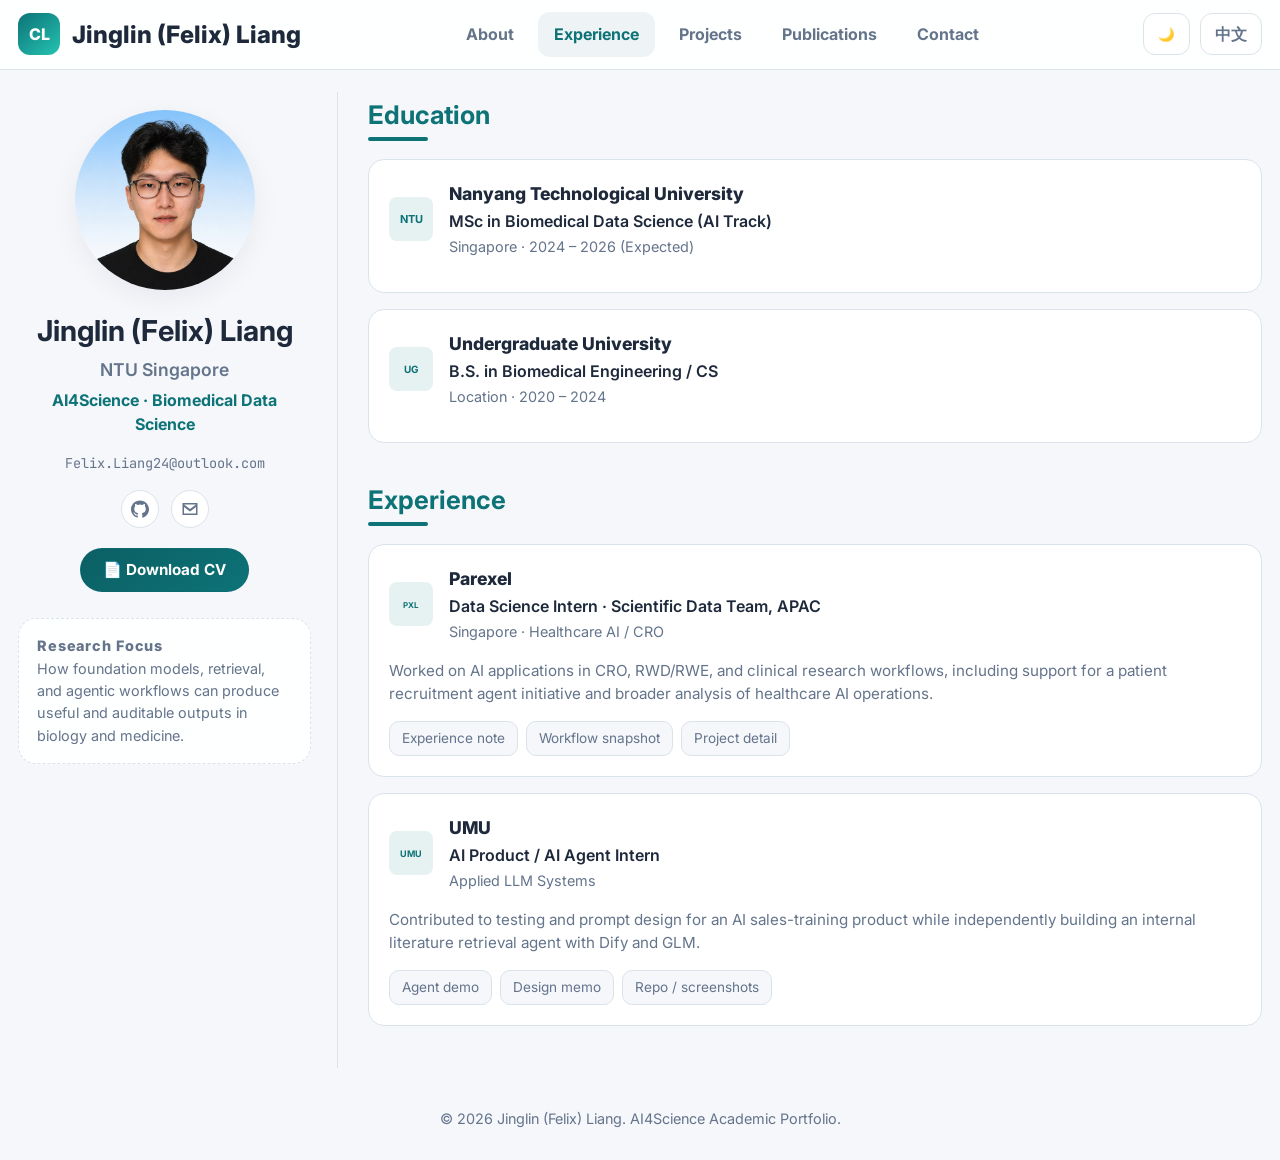
==== commit ea118aca: "Apply uploaded avatar to all pages and align EN pages with homepage" ====
--- a/career/index.html
+++ b/career/index.html
@@ -3,8 +3,8 @@
 <head>
   <meta charset="UTF-8" />
   <meta name="viewport" content="width=device-width, initial-scale=1.0" />
-  <title>Career — Chelsea (Felix) Lyon | AI4Science</title>
-  <meta name="description" content="Education and professional experience of Chelsea (Felix) Lyon — NTU, Parexel, SAS, UMU, McKinsey." />
+  <title>Experience — Jinglin (Felix) Liang | AI4Science</title>
+  <meta name="description" content="Education and professional experience of Jinglin (Felix) Liang — NTU, Parexel, SAS, UMU, McKinsey." />
   <link rel="preconnect" href="https://fonts.googleapis.com" />
   <link rel="preconnect" href="https://fonts.gstatic.com" crossorigin />
   <link href="https://fonts.googleapis.com/css2?family=Inter:wght@400;500;600;700;800&family=JetBrains+Mono:wght@400;500&display=swap" rel="stylesheet" />
@@ -15,10 +15,10 @@
 
   <nav class="top-nav">
     <div class="nav-container">
-      <a class="nav-brand" href="../"><span class="nav-brand-mark">CL</span><span>Chelsea Lyon</span></a>
+      <a class="nav-brand" href="../"><span class="nav-brand-mark">CL</span><span>Jinglin (Felix) Liang</span></a>
       <div class="nav-links" id="navLinks">
         <a href="../">About</a>
-        <a href="../career/" class="active">Career</a>
+        <a href="../career/" class="active">Experience</a>
         <a href="../projects/">Projects</a>
         <a href="../publications/">Publications</a>
         <a href="../contact/">Contact</a>
@@ -35,10 +35,15 @@
     <aside class="sidebar">
       <div class="profile-card">
         <div class="avatar-wrapper">
-          <svg viewBox="0 0 180 180" xmlns="http://www.w3.org/2000/svg" role="img" aria-label="Avatar"><defs><linearGradient id="avatarGrad" x1="0" y1="0" x2="1" y2="1"><stop offset="0%" stop-color="#0d7377"/><stop offset="100%" stop-color="#14b8a6"/></linearGradient></defs><circle cx="90" cy="90" r="90" fill="url(#avatarGrad)"/><text x="90" y="98" text-anchor="middle" fill="#fff" font-family="Inter,sans-serif" font-size="52" font-weight="700" dominant-baseline="middle">CL</text></svg>
+          <img src="../assets/img/avatar.jpg" alt="Felix Liang avatar" style="width: 100%; height: 100%; object-fit: cover;">
+          <svg viewBox="0 0 180 180" xmlns="http://www.w3.org/2000/svg" role="img" aria-label="Felix Liang avatar">
+            <defs><linearGradient id="avatarGrad" x1="0" y1="0" x2="1" y2="1"><stop offset="0%" stop-color="#0d7377"/><stop offset="100%" stop-color="#14b8a6"/></linearGradient></defs>
+            <circle cx="90" cy="90" r="90" fill="url(#avatarGrad)"/>
+            <text x="90" y="98" text-anchor="middle" fill="#fff" font-family="Inter,sans-serif" font-size="52" font-weight="700" dominant-baseline="middle">CL</text>
+          </svg>
         </div>
-        <h1 class="site-name">Chelsea (Felix) Lyon</h1>
-        <p class="site-title">MSc Student · NTU Singapore</p>
+        <h1 class="site-name">Jinglin (Felix) Liang</h1>
+        <p class="site-title">NTU Singapore</p>
         <p class="site-subtitle">AI4Science · Biomedical Data Science</p>
         <p class="site-email">Felix.Liang24@outlook.com</p>
         <div class="social-icons">
@@ -116,7 +121,7 @@
     </main>
   </div>
 
-  <footer class="site-footer"><p>© 2026 Chelsea (Felix) Lyon. AI4Science Academic Portfolio.</p></footer>
+  <footer class="site-footer"><p>© 2026 Jinglin (Felix) Liang. AI4Science Academic Portfolio.</p></footer>
   <script src="../assets/js/main.js"></script>
 </body>
 </html>
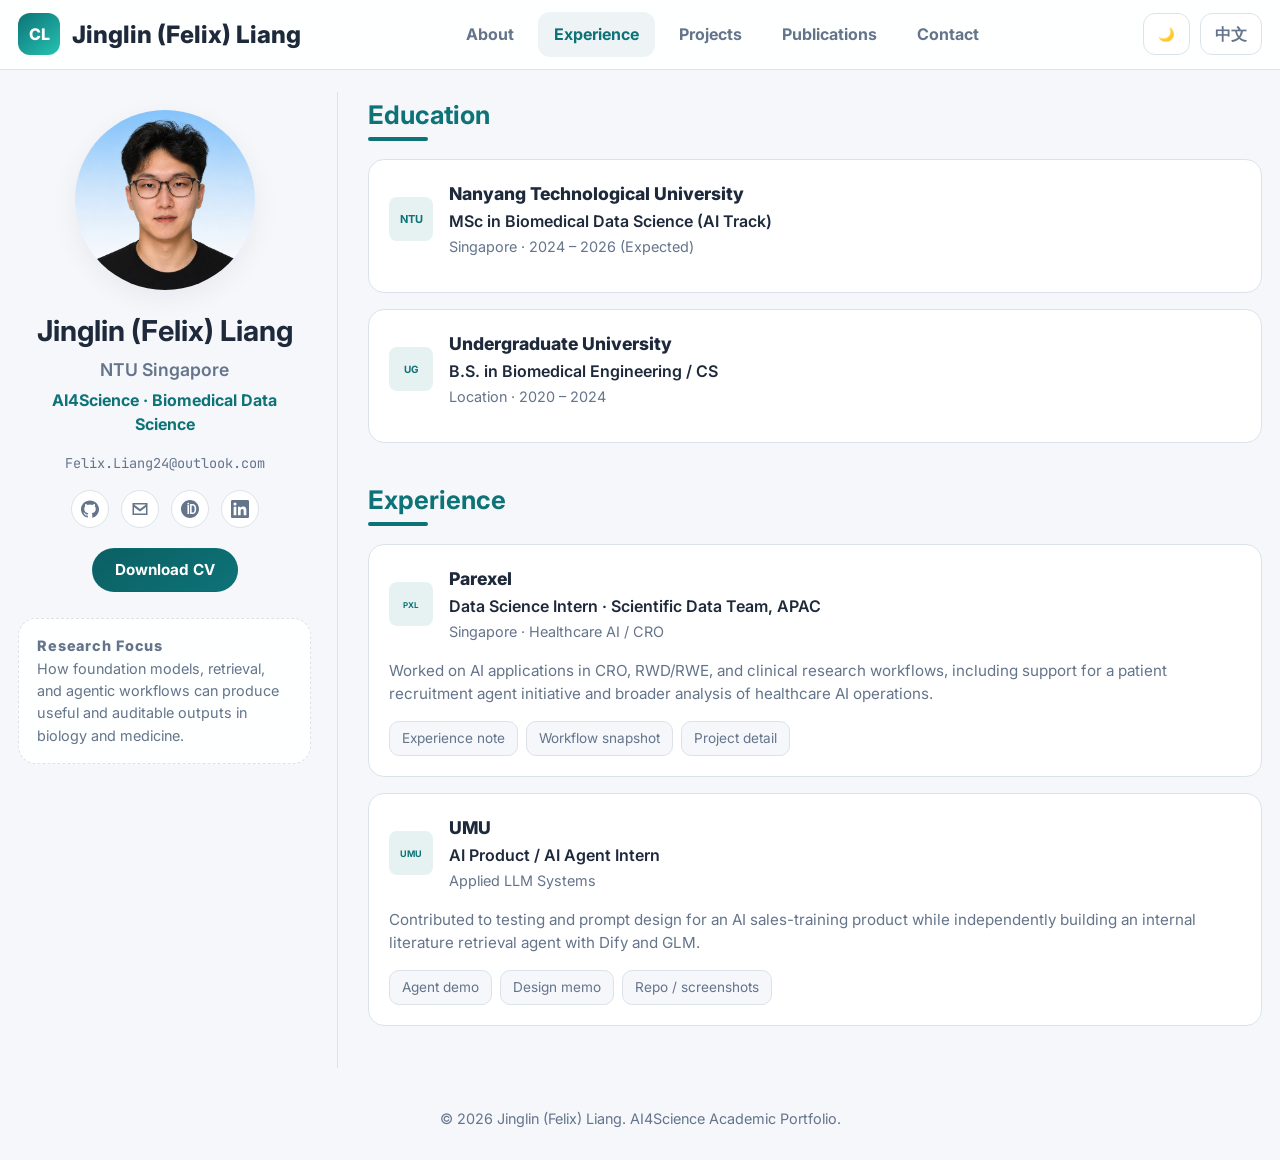
==== commit 93ff8334: "Update social links and unify header/sidebar across all pages" ====
--- a/career/index.html
+++ b/career/index.html
@@ -49,8 +49,10 @@
         <div class="social-icons">
           <a href="https://github.com/Chelsea-19" target="_blank" rel="noopener" aria-label="GitHub"><svg viewBox="0 0 24 24"><path d="M12 .5C5.37.5 0 5.78 0 12.29c0 5.21 3.43 9.63 8.21 11.19.6.11.82-.26.82-.57v-2.23c-3.34.72-4.04-1.42-4.04-1.42-.55-1.37-1.33-1.74-1.33-1.74-1.09-.73.08-.72.08-.72 1.2.09 1.84 1.22 1.84 1.22 1.07 1.8 2.8 1.28 3.49.98.11-.76.42-1.28.76-1.57-2.67-.3-5.47-1.31-5.47-5.84 0-1.29.47-2.34 1.24-3.17-.13-.3-.54-1.5.12-3.12 0 0 1-.32 3.3 1.21a11.6 11.6 0 0 1 6.02 0c2.28-1.53 3.29-1.21 3.29-1.21.66 1.62.25 2.82.12 3.12.77.83 1.24 1.88 1.24 3.17 0 4.54-2.81 5.53-5.48 5.83.43.37.82 1.1.82 2.22v3.29c0 .31.21.69.83.57C20.57 21.92 24 17.5 24 12.29 24 5.78 18.63.5 12 .5z"/></svg></a>
           <a href="mailto:Felix.Liang24@outlook.com" aria-label="Email"><svg viewBox="0 0 24 24"><path d="M2 4h20v16H2V4zm2 2v.01L12 12l8-5.99V6H4zm0 3.41V18h16V9.41l-8 5.99-8-5.99z"/></svg></a>
+          <a href="https://orcid.org/my-orcid?orcid=0009-0007-7755-5572" target="_blank" rel="noopener" aria-label="ORCID"><svg viewBox="0 0 24 24"><path d="M12 0C5.37 0 0 5.37 0 12s5.37 12 12 12 12-5.37 12-12S18.63 0 12 0zm-3.4 5.2h2.2v13.6H8.6V5.2zm3.5 0h3.2c3 0 5 2.2 5 6.8s-2 6.8-5 6.8h-3.2V5.2zm2.1 2v9.6h1.1c1.9 0 2.9-1.4 2.9-4.8s-1-4.8-2.9-4.8h-1.1zM9.7 3.7a1.3 1.3 0 1 1 0 2.6 1.3 1.3 0 0 1 0-2.6z"/></svg></a>
+          <a href="https://www.linkedin.com/in/jinglin-liang-585870355/" target="_blank" rel="noopener" aria-label="LinkedIn"><svg viewBox="0 0 24 24"><path d="M20.447 20.452h-3.554v-5.569c0-1.328-.027-3.037-1.852-3.037-1.853 0-2.136 1.445-2.136 2.939v5.667H9.351V9h3.414v1.561h.046c.477-.9 1.637-1.85 3.37-1.85 3.601 0 4.267 2.37 4.267 5.455v6.286zM5.337 7.433a2.062 2.062 0 0 1-2.063-2.065 2.064 2.064 0 1 1 2.063 2.065zm1.782 13.019H3.555V9h3.564v11.452zM22.225 0H1.771C.792 0 0 .774 0 1.729v20.542C0 23.227.792 24 1.771 24h20.451C23.2 24 24 23.227 24 22.271V1.729C24 .774 23.2 0 22.222 0h.003z"/></svg></a>
         </div>
-        <a class="cv-button" href="../assets/cv/Felix_Liang_CV_EN.pdf" target="_blank" rel="noopener">📄 Download CV</a>
+        <a class="cv-button" href="../assets/cv/Felix_Liang_CV_EN.pdf" target="_blank" rel="noopener">Download CV</a>
       </div>
       <div class="sidebar-note">
         <p class="sidebar-note-title">Research Focus</p>
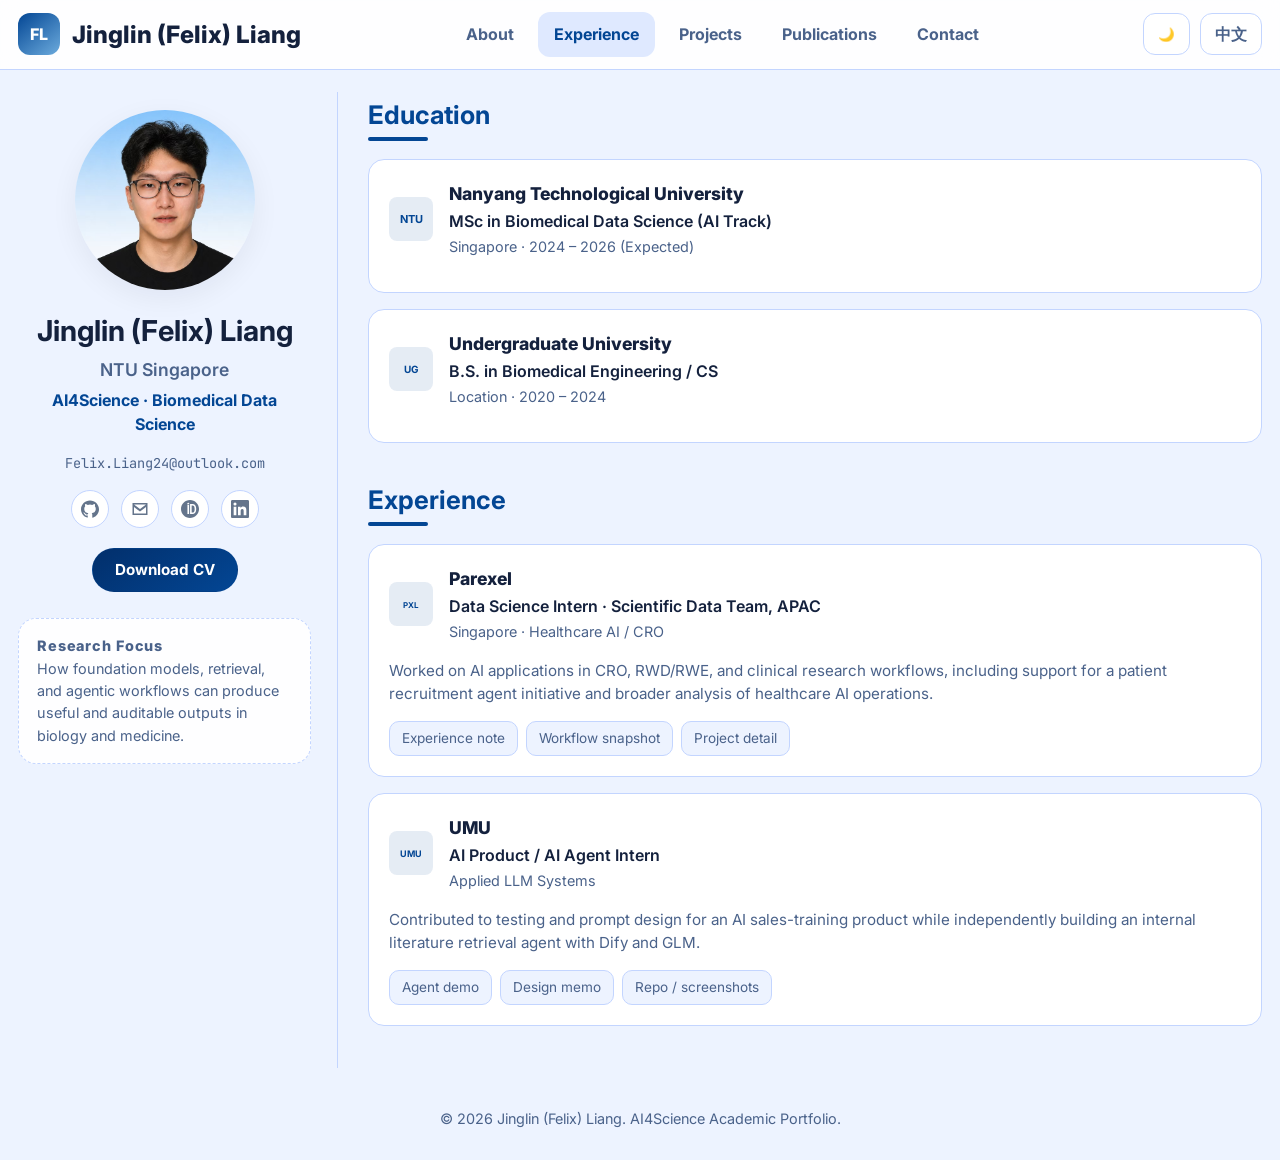
==== commit 7cda3d17: "Update EN/ZH logos to FL with blue-white palette" ====
--- a/career/index.html
+++ b/career/index.html
@@ -8,14 +8,14 @@
   <link rel="preconnect" href="https://fonts.googleapis.com" />
   <link rel="preconnect" href="https://fonts.gstatic.com" crossorigin />
   <link href="https://fonts.googleapis.com/css2?family=Inter:wght@400;500;600;700;800&family=JetBrains+Mono:wght@400;500&display=swap" rel="stylesheet" />
-  <link rel="icon" href="data:image/svg+xml,<svg xmlns='http://www.w3.org/2000/svg' viewBox='0 0 32 32'><rect width='32' height='32' rx='8' fill='%230d7377'/><text x='16' y='22' font-family='Inter,sans-serif' font-size='16' font-weight='800' fill='white' text-anchor='middle'>CL</text></svg>" />
+  <link rel="icon" href="data:image/svg+xml,<svg xmlns='http://www.w3.org/2000/svg' viewBox='0 0 32 32'><rect width='32' height='32' rx='8' fill='%23034694'/><text x='16' y='22' font-family='Inter,sans-serif' font-size='16' font-weight='800' fill='white' text-anchor='middle'>FL</text></svg>" />
   <link rel="stylesheet" href="../assets/css/style.css" />
 </head>
 <body>
 
   <nav class="top-nav">
     <div class="nav-container">
-      <a class="nav-brand" href="../"><span class="nav-brand-mark">CL</span><span>Jinglin (Felix) Liang</span></a>
+      <a class="nav-brand" href="../"><span class="nav-brand-mark">FL</span><span>Jinglin (Felix) Liang</span></a>
       <div class="nav-links" id="navLinks">
         <a href="../">About</a>
         <a href="../career/" class="active">Experience</a>
@@ -37,9 +37,9 @@
         <div class="avatar-wrapper">
           <img src="../assets/img/avatar.jpg" alt="Felix Liang avatar" style="width: 100%; height: 100%; object-fit: cover;">
           <svg viewBox="0 0 180 180" xmlns="http://www.w3.org/2000/svg" role="img" aria-label="Felix Liang avatar">
-            <defs><linearGradient id="avatarGrad" x1="0" y1="0" x2="1" y2="1"><stop offset="0%" stop-color="#0d7377"/><stop offset="100%" stop-color="#14b8a6"/></linearGradient></defs>
+            <defs><linearGradient id="avatarGrad" x1="0" y1="0" x2="1" y2="1"><stop offset="0%" stop-color="#034694"/><stop offset="100%" stop-color="#6cabdd"/></linearGradient></defs>
             <circle cx="90" cy="90" r="90" fill="url(#avatarGrad)"/>
-            <text x="90" y="98" text-anchor="middle" fill="#fff" font-family="Inter,sans-serif" font-size="52" font-weight="700" dominant-baseline="middle">CL</text>
+            <text x="90" y="98" text-anchor="middle" fill="#fff" font-family="Inter,sans-serif" font-size="52" font-weight="700" dominant-baseline="middle">FL</text>
           </svg>
         </div>
         <h1 class="site-name">Jinglin (Felix) Liang</h1>
@@ -66,7 +66,7 @@
         <div class="timeline">
           <div class="timeline-item">
             <div class="timeline-header">
-              <svg class="timeline-logo" viewBox="0 0 44 44" xmlns="http://www.w3.org/2000/svg"><rect width="44" height="44" rx="8" fill="#0d7377" opacity="0.1"/><text x="22" y="26" text-anchor="middle" font-family="Inter,sans-serif" font-size="11" font-weight="700" fill="#0d7377">NTU</text></svg>
+              <svg class="timeline-logo" viewBox="0 0 44 44" xmlns="http://www.w3.org/2000/svg"><rect width="44" height="44" rx="8" fill="#034694" opacity="0.1"/><text x="22" y="26" text-anchor="middle" font-family="Inter,sans-serif" font-size="11" font-weight="700" fill="#034694">NTU</text></svg>
               <div class="timeline-info">
                 <p class="timeline-org">Nanyang Technological University</p>
                 <p class="timeline-role">MSc in Biomedical Data Science (AI Track)</p>
@@ -76,7 +76,7 @@
           </div>
           <div class="timeline-item">
             <div class="timeline-header">
-              <svg class="timeline-logo" viewBox="0 0 44 44" xmlns="http://www.w3.org/2000/svg"><rect width="44" height="44" rx="8" fill="#0d7377" opacity="0.1"/><text x="22" y="26" text-anchor="middle" font-family="Inter,sans-serif" font-size="10" font-weight="700" fill="#0d7377">UG</text></svg>
+              <svg class="timeline-logo" viewBox="0 0 44 44" xmlns="http://www.w3.org/2000/svg"><rect width="44" height="44" rx="8" fill="#034694" opacity="0.1"/><text x="22" y="26" text-anchor="middle" font-family="Inter,sans-serif" font-size="10" font-weight="700" fill="#034694">UG</text></svg>
               <div class="timeline-info">
                 <p class="timeline-org">Undergraduate University</p>
                 <p class="timeline-role">B.S. in Biomedical Engineering / CS</p>
@@ -92,7 +92,7 @@
         <div class="timeline">
           <div class="timeline-item">
             <div class="timeline-header">
-              <svg class="timeline-logo" viewBox="0 0 44 44" xmlns="http://www.w3.org/2000/svg"><rect width="44" height="44" rx="8" fill="#0d7377" opacity="0.1"/><text x="22" y="26" text-anchor="middle" font-family="Inter,sans-serif" font-size="8" font-weight="700" fill="#0d7377">PXL</text></svg>
+              <svg class="timeline-logo" viewBox="0 0 44 44" xmlns="http://www.w3.org/2000/svg"><rect width="44" height="44" rx="8" fill="#034694" opacity="0.1"/><text x="22" y="26" text-anchor="middle" font-family="Inter,sans-serif" font-size="8" font-weight="700" fill="#034694">PXL</text></svg>
               <div class="timeline-info">
                 <p class="timeline-org">Parexel</p>
                 <p class="timeline-role">Data Science Intern · Scientific Data Team, APAC</p>
@@ -106,7 +106,7 @@
           </div>
           <div class="timeline-item">
             <div class="timeline-header">
-              <svg class="timeline-logo" viewBox="0 0 44 44" xmlns="http://www.w3.org/2000/svg"><rect width="44" height="44" rx="8" fill="#0d7377" opacity="0.1"/><text x="22" y="26" text-anchor="middle" font-family="Inter,sans-serif" font-size="9" font-weight="700" fill="#0d7377">UMU</text></svg>
+              <svg class="timeline-logo" viewBox="0 0 44 44" xmlns="http://www.w3.org/2000/svg"><rect width="44" height="44" rx="8" fill="#034694" opacity="0.1"/><text x="22" y="26" text-anchor="middle" font-family="Inter,sans-serif" font-size="9" font-weight="700" fill="#034694">UMU</text></svg>
               <div class="timeline-info">
                 <p class="timeline-org">UMU</p>
                 <p class="timeline-role">AI Product / AI Agent Intern</p>
--- a/assets/css/style.css
+++ b/assets/css/style.css
@@ -1,28 +1,28 @@
 :root {
-  --bg: #f5f7fb;
+  --bg: #edf3ff;
   --surface: #ffffff;
-  --surface-soft: #eef3f6;
-  --text: #1e293b;
-  --text-soft: #64748b;
-  --line: #dbe3ea;
-  --primary: #0d7377;
-  --primary-strong: #0b5f63;
-  --chip-bg: #e5f2f3;
-  --chip-text: #0b6f73;
+  --surface-soft: #dfe9ff;
+  --text: #14213d;
+  --text-soft: #4a628a;
+  --line: #c3d5ff;
+  --primary: #034694;
+  --primary-strong: #022f6b;
+  --chip-bg: #e5eeff;
+  --chip-text: #03306e;
   --shadow: 0 8px 28px rgba(15, 23, 42, 0.06);
 }
 
 :root[data-theme="dark"] {
-  --bg: #0f172a;
-  --surface: #111c31;
-  --surface-soft: #15243f;
-  --text: #e2e8f0;
-  --text-soft: #94a3b8;
-  --line: #26354f;
-  --primary: #18aeb3;
-  --primary-strong: #11949a;
-  --chip-bg: #1c3445;
-  --chip-text: #8be7ea;
+  --bg: #08152d;
+  --surface: #0d1f3d;
+  --surface-soft: #12305c;
+  --text: #e6efff;
+  --text-soft: #9bb6e2;
+  --line: #2d4570;
+  --primary: #6cabdd;
+  --primary-strong: #4f96d1;
+  --chip-bg: #17365f;
+  --chip-text: #cbe4ff;
   --shadow: 0 12px 34px rgba(0, 0, 0, 0.28);
 }
 
@@ -38,6 +38,21 @@
 
 a { color: inherit; text-decoration: none; }
 
+:root[data-theme="dark"] .nav-brand-mark {
+  background: linear-gradient(140deg, var(--primary-strong), #f4cf6a);
+  color: #071225;
+}
+
+:root[data-theme="dark"] .contact-btn.primary,
+:root[data-theme="dark"] .cv-button {
+  background: linear-gradient(145deg, var(--primary-strong), #2d6ecf 60%, #f4cf6a);
+  color: #f8fbff;
+}
+
+:root[data-theme="dark"] .section-heading::after {
+  background: linear-gradient(90deg, var(--primary), #f4cf6a);
+}
+
 .top-nav {
   position: sticky;
   top: 0;
@@ -71,7 +86,7 @@
   display: inline-flex;
   align-items: center;
   justify-content: center;
-  background: linear-gradient(140deg, var(--primary), #25c3b2);
+  background: linear-gradient(140deg, var(--primary), #6cabdd);
   color: #fff;
   font-size: 16px;
   flex-shrink: 0;
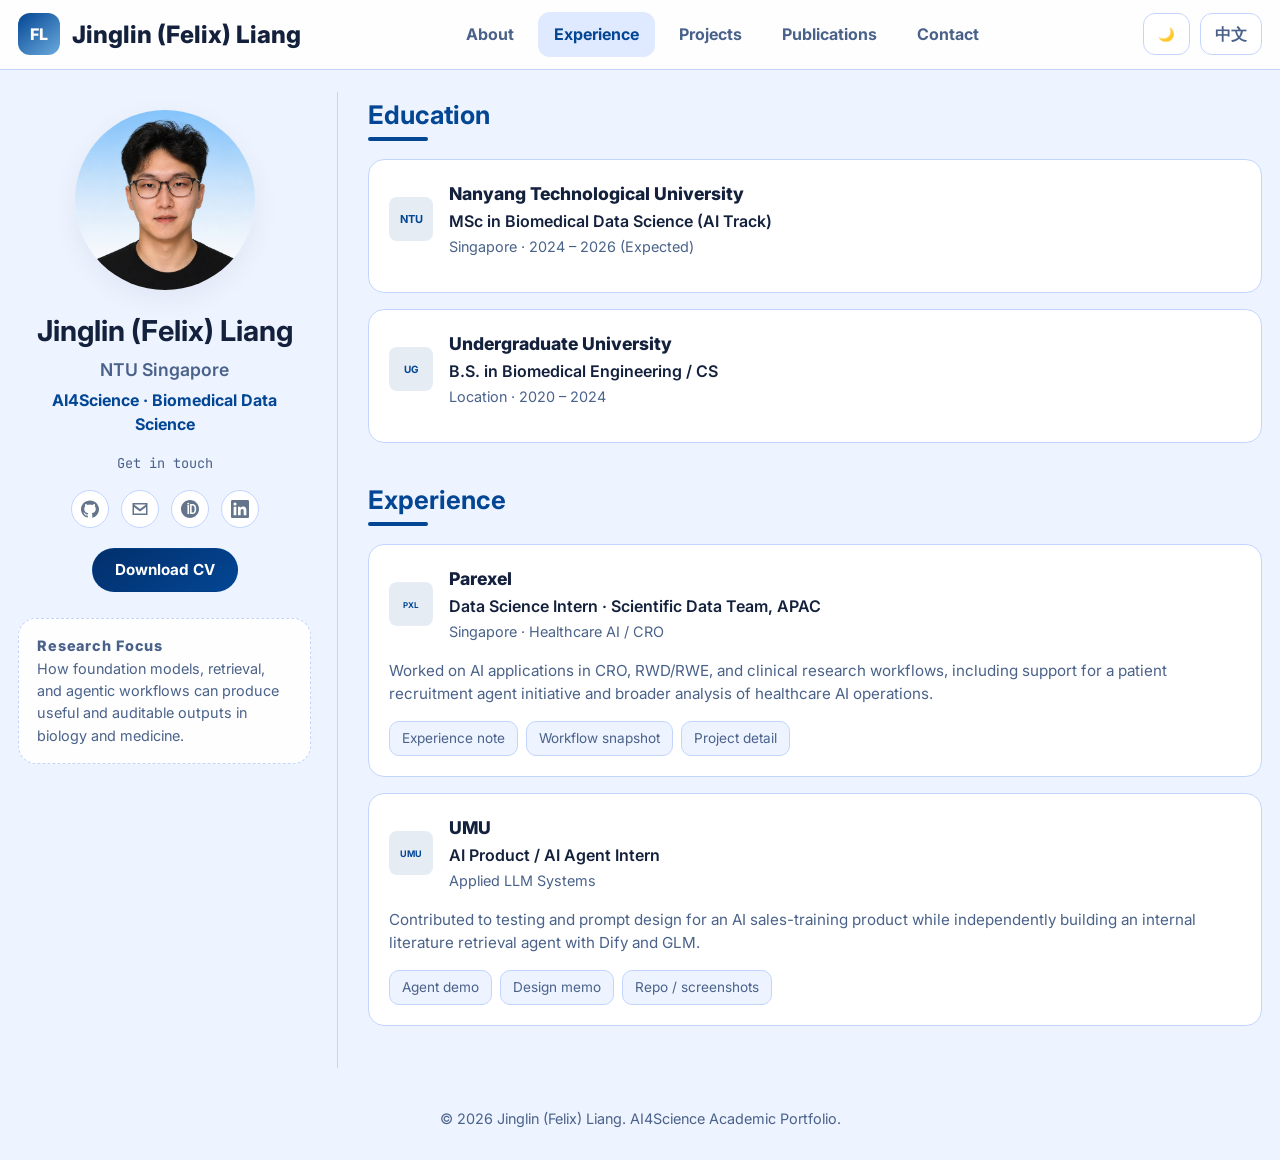
==== commit 4d6576a0: "Remove visible email addresses and keep contact buttons" ====
--- a/career/index.html
+++ b/career/index.html
@@ -45,7 +45,7 @@
         <h1 class="site-name">Jinglin (Felix) Liang</h1>
         <p class="site-title">NTU Singapore</p>
         <p class="site-subtitle">AI4Science · Biomedical Data Science</p>
-        <p class="site-email">Felix.Liang24@outlook.com</p>
+        <p class="site-email">Get in touch</p>
         <div class="social-icons">
           <a href="https://github.com/Chelsea-19" target="_blank" rel="noopener" aria-label="GitHub"><svg viewBox="0 0 24 24"><path d="M12 .5C5.37.5 0 5.78 0 12.29c0 5.21 3.43 9.63 8.21 11.19.6.11.82-.26.82-.57v-2.23c-3.34.72-4.04-1.42-4.04-1.42-.55-1.37-1.33-1.74-1.33-1.74-1.09-.73.08-.72.08-.72 1.2.09 1.84 1.22 1.84 1.22 1.07 1.8 2.8 1.28 3.49.98.11-.76.42-1.28.76-1.57-2.67-.3-5.47-1.31-5.47-5.84 0-1.29.47-2.34 1.24-3.17-.13-.3-.54-1.5.12-3.12 0 0 1-.32 3.3 1.21a11.6 11.6 0 0 1 6.02 0c2.28-1.53 3.29-1.21 3.29-1.21.66 1.62.25 2.82.12 3.12.77.83 1.24 1.88 1.24 3.17 0 4.54-2.81 5.53-5.48 5.83.43.37.82 1.1.82 2.22v3.29c0 .31.21.69.83.57C20.57 21.92 24 17.5 24 12.29 24 5.78 18.63.5 12 .5z"/></svg></a>
           <a href="mailto:Felix.Liang24@outlook.com" aria-label="Email"><svg viewBox="0 0 24 24"><path d="M2 4h20v16H2V4zm2 2v.01L12 12l8-5.99V6H4zm0 3.41V18h16V9.41l-8 5.99-8-5.99z"/></svg></a>
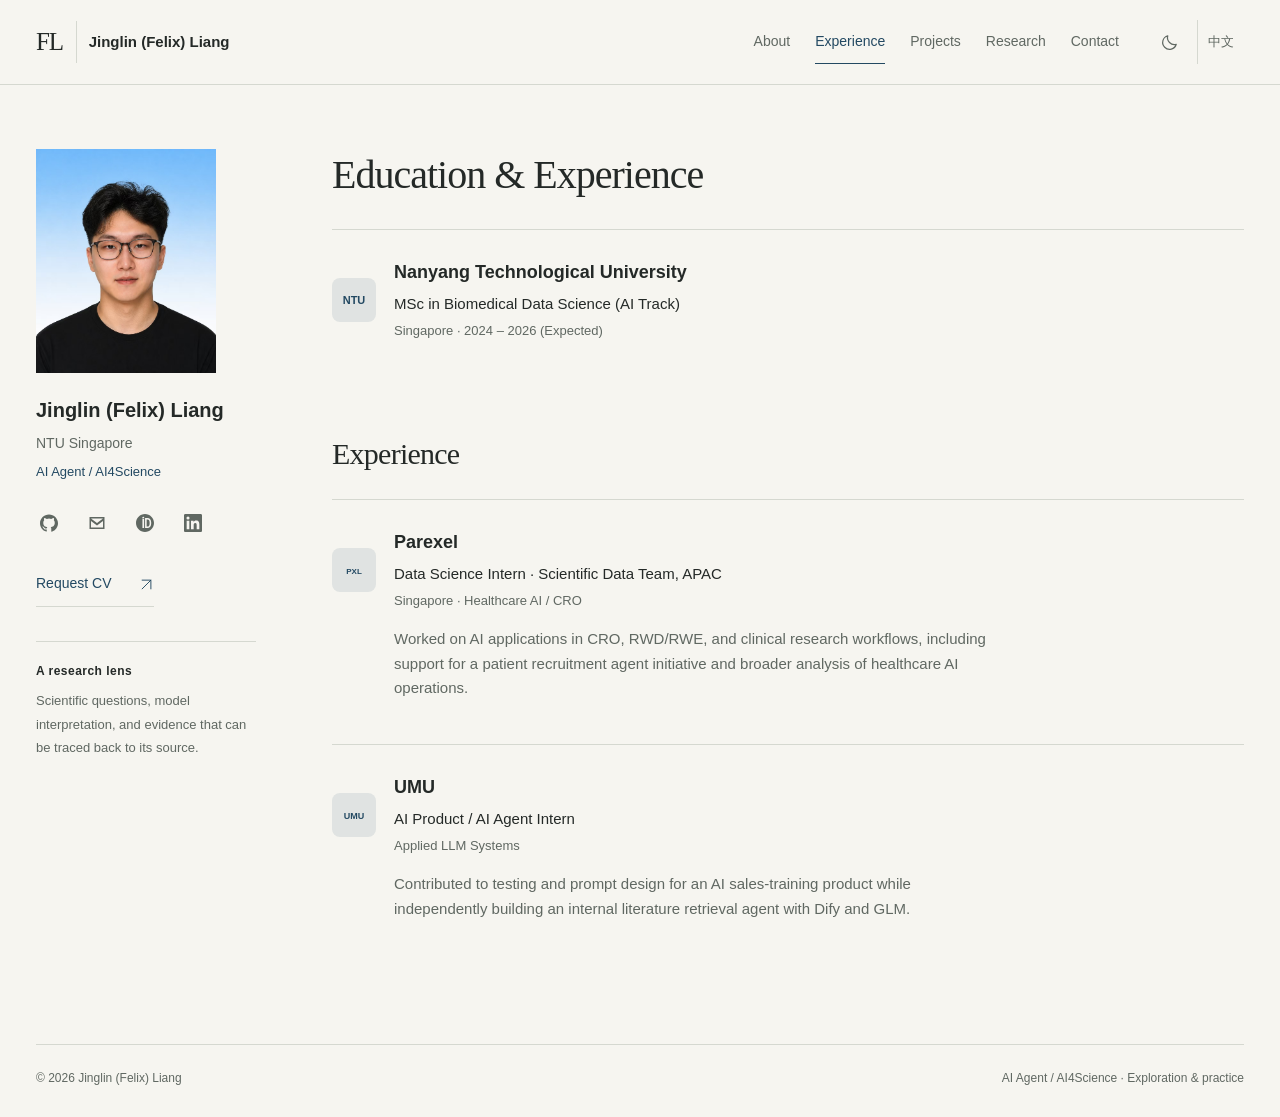
==== commit 0a7dae9e: "Refine bilingual homepage around AI Agent and AI4Science exploration" ====
--- a/career/index.html
+++ b/career/index.html
@@ -4,28 +4,30 @@
   <meta charset="UTF-8" />
   <meta name="viewport" content="width=device-width, initial-scale=1.0" />
   <title>Experience — Jinglin (Felix) Liang | AI4Science</title>
-  <meta name="description" content="Education and professional experience of Jinglin (Felix) Liang — NTU, Parexel, SAS, UMU, McKinsey." />
-  <link rel="preconnect" href="https://fonts.googleapis.com" />
-  <link rel="preconnect" href="https://fonts.gstatic.com" crossorigin />
-  <link href="https://fonts.googleapis.com/css2?family=Inter:wght@400;500;600;700;800&family=JetBrains+Mono:wght@400;500&display=swap" rel="stylesheet" />
-  <link rel="icon" href="data:image/svg+xml,<svg xmlns='http://www.w3.org/2000/svg' viewBox='0 0 32 32'><rect width='32' height='32' rx='8' fill='%23034694'/><text x='16' y='22' font-family='Inter,sans-serif' font-size='16' font-weight='800' fill='white' text-anchor='middle'>FL</text></svg>" />
+  <meta name="description" content="Education and professional experience of Jinglin (Felix) Liang — NTU, Parexel, and UMU." />
+  <link rel="icon" href="data:image/svg+xml,<svg xmlns='http://www.w3.org/2000/svg' viewBox='0 0 32 32'><rect width='32' height='32' rx='8' fill='%23234962'/><text x='16' y='22' font-family='Inter,sans-serif' font-size='16' font-weight='800' fill='white' text-anchor='middle'>FL</text></svg>" />
   <link rel="stylesheet" href="../assets/css/style.css" />
+  <link rel="canonical" href="https://chelsea-19.github.io/career/" />
+  <link rel="alternate" hreflang="en" href="https://chelsea-19.github.io/career/" />
+  <link rel="alternate" hreflang="zh-CN" href="https://chelsea-19.github.io/zh/career/" />
+  <noscript><style>@media(max-width:1050px){.nav-links{display:flex;position:static;flex-basis:100%;padding:0;border:0}.nav-container{flex-wrap:wrap}.nav-right{order:1}.nav-links{order:2}.nav-menu-btn,.theme-toggle{display:none}}</style></noscript>
 </head>
 <body>
+  <a class="skip-link" href="#main">Skip to content</a>
 
-  <nav class="top-nav">
+  <nav class="top-nav" aria-label="Main navigation">
     <div class="nav-container">
       <a class="nav-brand" href="../"><span class="nav-brand-mark">FL</span><span>Jinglin (Felix) Liang</span></a>
       <div class="nav-links" id="navLinks">
         <a href="../">About</a>
-        <a href="../career/" class="active">Experience</a>
+        <a href="../career/" class="active" aria-current="page">Experience</a>
         <a href="../projects/">Projects</a>
-        <a href="../publications/">Publications</a>
+        <a href="../publications/">Research</a>
         <a href="../contact/">Contact</a>
       </div>
       <div class="nav-right">
-        <button class="nav-menu-btn" id="navMenuBtn" aria-label="Toggle menu" aria-expanded="false">☰</button>
-        <button class="theme-toggle" id="themeToggle" aria-label="Toggle color theme">🌙</button>
+        <button class="nav-menu-btn" id="navMenuBtn" aria-label="Open navigation menu" aria-controls="navLinks" aria-expanded="false"><svg viewBox="0 0 24 24" aria-hidden="true"><path d="M4 6h16M4 12h16M4 18h16"/></svg></button>
+        <button class="theme-toggle" id="themeToggle" aria-label="Switch to dark theme" aria-pressed="false"><svg viewBox="0 0 24 24" aria-hidden="true"><path d="M20.5 14.2A8.7 8.7 0 0 1 9.8 3.5a8.7 8.7 0 1 0 10.7 10.7Z"/></svg></button>
         <a class="lang-switch" href="../zh/career/">中文</a>
       </div>
     </div>
@@ -35,34 +37,26 @@
     <aside class="sidebar">
       <div class="profile-card">
         <div class="avatar-wrapper">
-          <img src="../assets/img/avatar.jpg" alt="Felix Liang avatar" style="width: 100%; height: 100%; object-fit: cover;">
-          <svg viewBox="0 0 180 180" xmlns="http://www.w3.org/2000/svg" role="img" aria-label="Felix Liang avatar">
-            <defs><linearGradient id="avatarGrad" x1="0" y1="0" x2="1" y2="1"><stop offset="0%" stop-color="#034694"/><stop offset="100%" stop-color="#6cabdd"/></linearGradient></defs>
-            <circle cx="90" cy="90" r="90" fill="url(#avatarGrad)"/>
-            <text x="90" y="98" text-anchor="middle" fill="#fff" font-family="Inter,sans-serif" font-size="52" font-weight="700" dominant-baseline="middle">FL</text>
-          </svg>
+          <img src="../assets/img/avatar.jpg" alt="Felix Liang avatar" width="180" height="224">
         </div>
-        <h1 class="site-name">Jinglin (Felix) Liang</h1>
+        <h2 class="site-name">Jinglin (Felix) Liang</h2>
         <p class="site-title">NTU Singapore</p>
-        <p class="site-subtitle">AI4Science · Biomedical Data Science</p>
-        <p class="site-email">Get in touch</p>
+        <p class="site-subtitle">AI Agent / AI4Science</p>
+
         <div class="social-icons">
           <a href="https://github.com/Chelsea-19" target="_blank" rel="noopener" aria-label="GitHub"><svg viewBox="0 0 24 24"><path d="M12 .5C5.37.5 0 5.78 0 12.29c0 5.21 3.43 9.63 8.21 11.19.6.11.82-.26.82-.57v-2.23c-3.34.72-4.04-1.42-4.04-1.42-.55-1.37-1.33-1.74-1.33-1.74-1.09-.73.08-.72.08-.72 1.2.09 1.84 1.22 1.84 1.22 1.07 1.8 2.8 1.28 3.49.98.11-.76.42-1.28.76-1.57-2.67-.3-5.47-1.31-5.47-5.84 0-1.29.47-2.34 1.24-3.17-.13-.3-.54-1.5.12-3.12 0 0 1-.32 3.3 1.21a11.6 11.6 0 0 1 6.02 0c2.28-1.53 3.29-1.21 3.29-1.21.66 1.62.25 2.82.12 3.12.77.83 1.24 1.88 1.24 3.17 0 4.54-2.81 5.53-5.48 5.83.43.37.82 1.1.82 2.22v3.29c0 .31.21.69.83.57C20.57 21.92 24 17.5 24 12.29 24 5.78 18.63.5 12 .5z"/></svg></a>
           <a href="mailto:Felix.Liang24@outlook.com" aria-label="Email"><svg viewBox="0 0 24 24"><path d="M2 4h20v16H2V4zm2 2v.01L12 12l8-5.99V6H4zm0 3.41V18h16V9.41l-8 5.99-8-5.99z"/></svg></a>
-          <a href="https://orcid.org/my-orcid?orcid=0009-0007-7755-5572" target="_blank" rel="noopener" aria-label="ORCID"><svg viewBox="0 0 24 24"><path d="M12 0C5.37 0 0 5.37 0 12s5.37 12 12 12 12-5.37 12-12S18.63 0 12 0zm-3.4 5.2h2.2v13.6H8.6V5.2zm3.5 0h3.2c3 0 5 2.2 5 6.8s-2 6.8-5 6.8h-3.2V5.2zm2.1 2v9.6h1.1c1.9 0 2.9-1.4 2.9-4.8s-1-4.8-2.9-4.8h-1.1zM9.7 3.7a1.3 1.3 0 1 1 0 2.6 1.3 1.3 0 0 1 0-2.6z"/></svg></a>
+          <a href="https://orcid.org/0009-0007-7755-5572" target="_blank" rel="noopener" aria-label="ORCID"><svg viewBox="0 0 24 24"><path d="M12 0C5.37 0 0 5.37 0 12s5.37 12 12 12 12-5.37 12-12S18.63 0 12 0zm-3.4 5.2h2.2v13.6H8.6V5.2zm3.5 0h3.2c3 0 5 2.2 5 6.8s-2 6.8-5 6.8h-3.2V5.2zm2.1 2v9.6h1.1c1.9 0 2.9-1.4 2.9-4.8s-1-4.8-2.9-4.8h-1.1zM9.7 3.7a1.3 1.3 0 1 1 0 2.6 1.3 1.3 0 0 1 0-2.6z"/></svg></a>
           <a href="https://www.linkedin.com/in/jinglin-liang-585870355/" target="_blank" rel="noopener" aria-label="LinkedIn"><svg viewBox="0 0 24 24"><path d="M20.447 20.452h-3.554v-5.569c0-1.328-.027-3.037-1.852-3.037-1.853 0-2.136 1.445-2.136 2.939v5.667H9.351V9h3.414v1.561h.046c.477-.9 1.637-1.85 3.37-1.85 3.601 0 4.267 2.37 4.267 5.455v6.286zM5.337 7.433a2.062 2.062 0 0 1-2.063-2.065 2.064 2.064 0 1 1 2.063 2.065zm1.782 13.019H3.555V9h3.564v11.452zM22.225 0H1.771C.792 0 0 .774 0 1.729v20.542C0 23.227.792 24 1.771 24h20.451C23.2 24 24 23.227 24 22.271V1.729C24 .774 23.2 0 22.222 0h.003z"/></svg></a>
         </div>
-        <a class="cv-button" href="../assets/cv/Felix_Liang_CV_EN.pdf" target="_blank" rel="noopener">Download CV</a>
+        <a class="cv-button" href="mailto:Felix.Liang24@outlook.com?subject=CV%20request">Request CV <svg class="arrow-icon" viewBox="0 0 24 24" aria-hidden="true"><path d="M5 19 19 5M5 5h14v14"/></svg></a>
       </div>
-      <div class="sidebar-note">
-        <p class="sidebar-note-title">Research Focus</p>
-        <p>How foundation models, retrieval, and agentic workflows can produce useful and auditable outputs in biology and medicine.</p>
-      </div>
+      <div class="sidebar-note"><p class="sidebar-note-title">A research lens</p><p>Scientific questions, model interpretation, and evidence that can be traced back to its source.</p></div>
     </aside>
 
-    <main class="main-content">
+    <main class="main-content" id="main" tabindex="-1">
       <section id="education" class="section">
-        <h2 class="section-heading">Education</h2>
+        <h1 class="section-heading">Education &amp; Experience</h1>
         <div class="timeline">
           <div class="timeline-item">
             <div class="timeline-header">
@@ -74,16 +68,7 @@
               </div>
             </div>
           </div>
-          <div class="timeline-item">
-            <div class="timeline-header">
-              <svg class="timeline-logo" viewBox="0 0 44 44" xmlns="http://www.w3.org/2000/svg"><rect width="44" height="44" rx="8" fill="#034694" opacity="0.1"/><text x="22" y="26" text-anchor="middle" font-family="Inter,sans-serif" font-size="10" font-weight="700" fill="#034694">UG</text></svg>
-              <div class="timeline-info">
-                <p class="timeline-org">Undergraduate University</p>
-                <p class="timeline-role">B.S. in Biomedical Engineering / CS</p>
-                <p class="timeline-meta">Location · 2020 – 2024</p>
-              </div>
-            </div>
-          </div>
+
         </div>
       </section>
 
@@ -101,7 +86,6 @@
             </div>
             <div class="timeline-details">
               <p>Worked on AI applications in CRO, RWD/RWE, and clinical research workflows, including support for a patient recruitment agent initiative and broader analysis of healthcare AI operations.</p>
-              <div class="evidence-links"><a class="evidence-link" href="#">Experience note</a><a class="evidence-link" href="#">Workflow snapshot</a><a class="evidence-link" href="#">Project detail</a></div>
             </div>
           </div>
           <div class="timeline-item">
@@ -115,7 +99,6 @@
             </div>
             <div class="timeline-details">
               <p>Contributed to testing and prompt design for an AI sales-training product while independently building an internal literature retrieval agent with Dify and GLM.</p>
-              <div class="evidence-links"><a class="evidence-link" href="#">Agent demo</a><a class="evidence-link" href="#">Design memo</a><a class="evidence-link" href="#">Repo / screenshots</a></div>
             </div>
           </div>
         </div>
@@ -123,7 +106,8 @@
     </main>
   </div>
 
-  <footer class="site-footer"><p>© 2026 Jinglin (Felix) Liang. AI4Science Academic Portfolio.</p></footer>
+  <footer class="site-footer"><p>© 2026 Jinglin (Felix) Liang</p><p>AI Agent / AI4Science · Exploration &amp; practice</p></footer>
   <script src="../assets/js/main.js"></script>
 </body>
 </html>
+
--- a/assets/css/style.css
+++ b/assets/css/style.css
@@ -1,474 +1,171 @@
-:root {
-  --bg: #edf3ff;
-  --surface: #ffffff;
-  --surface-soft: #dfe9ff;
-  --text: #14213d;
-  --text-soft: #4a628a;
-  --line: #c3d5ff;
-  --primary: #034694;
-  --primary-strong: #022f6b;
-  --chip-bg: #e5eeff;
-  --chip-text: #03306e;
-  --shadow: 0 8px 28px rgba(15, 23, 42, 0.06);
+:root { color-scheme: light; --bg: #f6f5f0; --surface: #eeeee6; --text: #242927; --text-soft: #606862; --line: #d5d8d0; --primary: #234962; --button-text: #ffffff; }
+:root[data-theme="dark"] { color-scheme: dark; --bg: #171c1d; --surface: #202729; --text: #e8ebe5; --text-soft: #a7b1ad; --line: #3d4849; --primary: #a4cee4; --button-text: #172b38; }
+* { box-sizing: border-box; }
+html { scroll-padding-top: 100px; }
+body { margin: 0; background: var(--bg); color: var(--text); font-family: -apple-system, BlinkMacSystemFont, "Segoe UI", "PingFang SC", "Microsoft YaHei", sans-serif; font-size: 16px; line-height: 1.65; -webkit-font-smoothing: antialiased; }
+a { color: inherit; text-decoration: none; }
+a, button { -webkit-tap-highlight-color: transparent; touch-action: manipulation; }
+button { font: inherit; }
+a:hover { color: var(--primary); }
+:focus-visible { outline: 2px solid var(--primary); outline-offset: 5px; }
+#main:focus { outline: none; }
+.skip-link { position: fixed; z-index: 100; top: 10px; left: 16px; padding: 10px 18px; color: var(--button-text); background: var(--primary); transform: translateY(-150%); }
+.skip-link:focus { transform: translateY(0); }
+.top-nav { position: sticky; top: 0; z-index: 20; background: var(--bg); border-bottom: 1px solid var(--line); }
+.nav-container { max-width: 1280px; margin: auto; min-height: 84px; padding: 16px 36px; display: flex; align-items: center; gap: 28px; }
+.nav-brand { display: inline-flex; align-items: center; gap: 12px; white-space: nowrap; font-size: 15px; font-weight: 600; }
+.nav-brand-mark { font-family: Georgia, "Times New Roman", serif; font-size: 25px; font-weight: 400; letter-spacing: -.05em; border-right: 1px solid var(--line); padding-right: 13px; }
+.nav-links { display: flex; align-items: center; gap: 25px; margin-left: auto; }
+.nav-links a { display: inline-flex; align-items: center; min-height: 44px; color: var(--text-soft); font-size: 14px; border-bottom: 1px solid transparent; }
+.nav-links a.active, .nav-links a:hover { color: var(--primary); border-bottom-color: var(--primary); }
+.nav-right { display: flex; align-items: center; gap: 6px; }
+.theme-toggle, .nav-menu-btn, .lang-switch { height: 44px; min-width: 44px; padding: 0 10px; display: inline-flex; align-items: center; justify-content: center; background: none; color: var(--text-soft); border: 0; cursor: pointer; font-size: 13px; }
+.theme-toggle:hover, .nav-menu-btn:hover, .lang-switch:hover { color: var(--primary); background: var(--surface); }
+.theme-toggle svg, .nav-menu-btn svg { width: 19px; height: 19px; fill: none; stroke: currentColor; stroke-width: 1.5; stroke-linecap: round; stroke-linejoin: round; }
+.nav-menu-btn { display: none; }
+.lang-switch { border-left: 1px solid var(--line); }
+.page-wrapper { display: grid; grid-template-columns: 220px minmax(0, 1fr); gap: 76px; max-width: 1280px; margin: 64px auto 0; padding: 0 36px; }
+.sidebar { align-self: start; }
+.profile-card { display: flex; flex-direction: column; align-items: flex-start; }
+.avatar-wrapper { width: 180px; height: 224px; margin: 0 0 24px; overflow: hidden; background: var(--surface); }
+.avatar-wrapper img { display: block; width: 100%; height: 100%; object-fit: cover; }
+.site-name { margin: 0 0 8px; font-size: 20px; line-height: 1.35; font-weight: 600; }
+.site-title { margin: 0; font-size: 14px; color: var(--text-soft); }
+.site-subtitle { margin: 6px 0 18px; font-size: 13px; color: var(--primary); }
+.social-icons { display: flex; gap: 4px; margin: 0 0 18px -9px; }
+.social-icons a { display: flex; width: 44px; height: 44px; align-items: center; justify-content: center; color: var(--text-soft); }
+.social-icons a:hover { background: var(--surface); color: var(--primary); }
+.social-icons svg { width: 18px; height: 18px; fill: currentColor; }
+.cv-button { display: inline-flex; align-items: center; gap: 28px; padding: 8px 0; min-height: 44px; border-bottom: 1px solid var(--line); color: var(--primary); font-size: 14px; }
+.cv-button:hover { border-color: var(--primary); }
+.sidebar-note { margin-top: 34px; padding-top: 20px; border-top: 1px solid var(--line); }
+.sidebar-note-title { margin: 0 0 8px; color: var(--text); font-size: 12px; font-weight: 600; letter-spacing: .04em; }
+.sidebar-note p:not(.sidebar-note-title) { margin: 0; color: var(--text-soft); font-size: 13px; line-height: 1.8; }
+.main-content { min-width: 0; }
+.section { margin-bottom: 64px; }
+.eyebrow { margin: 0 0 22px; color: var(--primary); font-family: ui-monospace, "SFMono-Regular", Consolas, monospace; font-size: 11px; font-weight: 500; letter-spacing: .1em; line-height: 1.7; }
+.hero-title { font-family: Georgia, "Times New Roman", serif; font-size: clamp(38px, 4.2vw, 58px); line-height: 1.12; font-weight: 400; letter-spacing: -.045em; margin: 0 0 26px; }
+:lang(zh) .hero-title { font-family: "Songti SC", "STSong", "Noto Serif CJK SC", SimSun, serif; letter-spacing: .015em; line-height: 1.3; }
+.hero-lead { font-size: 19px; color: var(--text-soft); line-height: 1.65; margin: 0 0 30px; }
+.section-body p { margin: 0 0 18px; font-size: 16px; }
+.about-copy { max-width: 700px; }
+strong { font-weight: 600; }
+.hero-actions { margin-top: 28px; display: flex; align-items: center; flex-wrap: wrap; gap: 26px; }
+.contact-btn { display: inline-flex; align-items: center; justify-content: center; gap: 20px; min-height: 46px; padding: 9px 18px; border: 1px solid var(--line); color: var(--primary); font-size: 14px; }
+.contact-btn:hover { border-color: var(--primary); }
+.contact-btn.primary { background: var(--primary); border-color: var(--primary); color: var(--button-text); }
+.contact-btn.primary:hover { opacity: .88; }
+.text-link { display: inline-flex; align-items: center; gap: 12px; min-height: 44px; color: var(--primary); font-size: 13px; }
+.text-link:hover { text-decoration: underline; text-underline-offset: 5px; }
+.section-header { display: flex; align-items: baseline; justify-content: space-between; gap: 20px; margin-bottom: 20px; }
+.section-heading { margin: 0 0 22px; font-family: Georgia, "Times New Roman", serif; font-weight: 400; font-size: 30px; letter-spacing: -.025em; line-height: 1.3; }
+:lang(zh) .section-heading { font-family: "Songti SC", "STSong", "Noto Serif CJK SC", SimSun, serif; letter-spacing: 0; }
+h1.section-heading { font-size: 40px; margin-bottom: 24px; }
+.section-header .section-heading { margin: 0; font-size: 26px; }
+.section-caption { font-size: 12px; color: var(--text-soft); white-space: nowrap; }
+.question-list { border-top: 1px solid var(--line); }
+.question-row { display: grid; grid-template-columns: 30px 1fr 44px; gap: 18px; padding: 23px 0; border-bottom: 1px solid var(--line); align-items: start; }
+.row-number { padding-top: 3px; color: var(--text-soft); font-family: ui-monospace, Consolas, monospace; font-size: 11px; }
+.question-row h3 { margin: 0 0 6px; font-size: 17px; font-weight: 500; line-height: 1.5; }
+.question-row p { margin: 0; font-size: 14px; color: var(--text-soft); }
+.row-link { width: 44px; height: 44px; display: flex; align-items: center; justify-content: center; color: var(--primary); font-size: 22px; }
+.row-link:hover { background: var(--surface); }
+.work-grid { display: grid; grid-template-columns: repeat(2, minmax(0, 1fr)); gap: 28px; }
+.work-card { display: flex; flex-direction: column; padding: 25px 0 8px; border-top: 2px solid var(--primary); }
+.work-card .eyebrow { font-size: 10px; margin-bottom: 16px; letter-spacing: .05em; }
+.work-card h3 { font-family: Georgia, "Times New Roman", serif; font-weight: 400; font-size: 27px; line-height: 1.25; letter-spacing: -.02em; margin: 0 0 16px; }
+.work-card p:not(.eyebrow) { margin: 0 0 18px; color: var(--text-soft); font-size: 14px; }
+.work-card > .text-link { align-self: flex-start; margin-top: auto; }
+.background-list { margin: 0; border-top: 1px solid var(--line); }
+.background-list > div { display: grid; grid-template-columns: 155px 1fr; gap: 24px; border-bottom: 1px solid var(--line); padding: 20px 0; font-size: 14px; }
+.background-list dt { font-weight: 600; }
+.background-list dd { margin: 0; }
+.background-list dd span { display: block; color: var(--text-soft); margin-top: 4px; font-size: 13px; }
+.projects-list, .pub-list, .timeline { display: grid; }
+.project-card, .pub-item, .timeline-item { padding: 28px 0; border-top: 1px solid var(--line); scroll-margin-top: 24px; }
+.project-card:first-child, .pub-item:first-child, .timeline-item:first-child { margin-top: 4px; }
+.project-title, .pub-title { font-size: 23px; font-weight: 500; line-height: 1.4; margin: 0 0 16px; overflow-wrap: anywhere; }
+.project-domain, .pub-status { color: var(--primary); font-size: 12px; margin: 0 0 12px; letter-spacing: .025em; }
+.project-domain { color: var(--text-soft); }
+.project-desc, .project-impact, .pub-authors, .pub-venue, .timeline-details, .text-muted { color: var(--text-soft); font-size: 15px; }
+.project-desc, .pub-venue { margin: 0 0 18px; }
+.project-bullets { padding-left: 20px; font-size: 14px; color: var(--text-soft); margin: 0 0 22px; }
+.project-bullets li { margin: 7px 0; }
+.project-impact { margin: 16px 0; border-left: 2px solid var(--line); padding-left: 16px; }
+.mini-tags { display: flex; flex-wrap: wrap; gap: 8px 16px; margin-top: 20px; }
+.mini-tag { color: var(--text-soft); font-family: ui-monospace, Consolas, monospace; font-size: 11px; }
+.pub-links, .evidence-links { display: flex; flex-wrap: wrap; gap: 16px; margin-top: 14px; }
+.evidence-link { display: inline-flex; align-items: center; min-height: 44px; color: var(--primary); border-bottom: 1px solid var(--line); font-size: 14px; }
+.evidence-link::after { content: "↗"; margin-left: 12px; }
+.evidence-link:hover { border-color: var(--primary); }
+.timeline-header { display: flex; align-items: center; gap: 18px; }
+.timeline-logo { width: 44px; height: 44px; flex-shrink: 0; }
+.timeline-org { margin: 0; font-size: 18px; font-weight: 600; }
+.timeline-role { margin: 4px 0; font-size: 15px; }
+.timeline-meta { margin: 0; font-size: 13px; color: var(--text-soft); }
+.timeline-details { margin-left: 62px; }
+.contact-info { list-style: none; padding: 0; margin: 28px 0; }
+.contact-info li { display: grid; grid-template-columns: 95px 1fr; gap: 18px; border-top: 1px solid var(--line); padding: 15px 0; color: var(--text-soft); font-size: 15px; }
+.contact-info strong { color: var(--text); }
+.contact-actions { display: flex; flex-wrap: wrap; gap: 12px; margin-top: 26px; }
+.site-footer { max-width: 1208px; margin: 16px auto 0; padding: 24px 0 28px; border-top: 1px solid var(--line); display: flex; justify-content: space-between; gap: 16px; color: var(--text-soft); font-size: 12px; }
+.site-footer p { margin: 0; }
+@media (max-width: 1250px) { .nav-container { gap: 18px; } .nav-links { gap: 18px; } .page-wrapper { gap: 50px; } .site-footer { margin-left: 36px; margin-right: 36px; } }
+@media (max-width: 1050px) { .nav-menu-btn { display: inline-flex; } .nav-right { margin-left: auto; } .nav-links { position: absolute; top: 100%; left: 0; right: 0; display: none; background: var(--bg); border-bottom: 1px solid var(--line); padding: 14px 36px; flex-wrap: wrap; margin: 0; gap: 10px 28px; } .nav-links.open { display: flex; } .page-wrapper { grid-template-columns: 180px minmax(0, 1fr); gap: 40px; } .hero-title { font-size: 45px; } .hero-lead { font-size: 17px; } .desktop-break { display: none; } }
+@media (max-width: 760px) {
+  .nav-container { min-height: 70px; padding: 10px 22px; gap: 8px; }
+  .nav-brand { font-size: 13px; gap: 8px; }
+  .nav-brand-mark { font-size: 22px; padding-right: 8px; }
+  .nav-links { padding: 12px 22px; }
+  .nav-right { gap: 0; }
+  .page-wrapper { margin-top: 32px; padding: 0 24px; grid-template-columns: 1fr; gap: 36px; }
+  .sidebar { border-bottom: 1px solid var(--line); padding-bottom: 28px; }
+  .profile-card { display: grid; grid-template-columns: 82px minmax(0, 1fr); column-gap: 22px; align-items: start; }
+  .avatar-wrapper { width: 82px; height: 103px; margin: 0; grid-row: 1 / 5; }
+  .site-name { font-size: 18px; margin: 0 0 5px; }
+  .site-title { font-size: 12px; }
+  .site-subtitle { margin: 4px 0 8px; font-size: 12px; }
+  .social-icons { grid-column: 2; margin: -3px 0 0 -10px; }
+  .cv-button { grid-column: 2; margin-top: 4px; gap: 18px; justify-self: start; font-size: 13px; }
+  .sidebar-note { display: none; }
+  .section { margin-bottom: 48px; }
+  .hero-title { font-size: 42px; margin-bottom: 22px; }
+  .hero-lead { font-size: 17px; margin-bottom: 24px; }
+  .section-body p { font-size: 15px; }
+  .eyebrow { margin-bottom: 18px; }
+  .section-header { gap: 12px; margin-bottom: 18px; }
+  .section-header .section-heading { font-size: 23px; }
+  .section-caption { display: none; }
+  .question-row { gap: 10px; grid-template-columns: 24px 1fr 34px; }
+  .row-link { width: 34px; }
+  .work-grid { gap: 24px; }
+  .work-card h3 { font-size: 24px; }
+  .background-list > div { grid-template-columns: 1fr; gap: 6px; }
+  .site-footer { margin: 0 24px; padding-top: 20px; flex-direction: column; gap: 8px; }
+  h1.section-heading { font-size: 34px; }
 }
-
-:root[data-theme="dark"] {
-  --bg: #08152d;
-  --surface: #0d1f3d;
-  --surface-soft: #12305c;
-  --text: #e6efff;
-  --text-soft: #9bb6e2;
-  --line: #2d4570;
-  --primary: #6cabdd;
-  --primary-strong: #4f96d1;
-  --chip-bg: #17365f;
-  --chip-text: #cbe4ff;
-  --shadow: 0 12px 34px rgba(0, 0, 0, 0.28);
+@media (max-width: 480px) {
+  .nav-container { padding-left: 14px; padding-right: 10px; }
+  .nav-brand > span:last-child { max-width: 130px; white-space: normal; line-height: 1.35; }
+  .nav-brand-mark { display: none; }
+  .lang-switch { padding: 0 7px; }
+  .page-wrapper { padding: 0 20px; }
+  .hero-title { font-size: 36px; }
+  .hero-actions { gap: 16px; }
+  .work-grid { grid-template-columns: 1fr; }
+  .contact-info li { grid-template-columns: 72px 1fr; gap: 14px; }
+  .timeline-details { margin-left: 0; }
+  .site-footer { margin: 0 20px; }
 }
-
-* { box-sizing: border-box; }
-html, body { margin: 0; padding: 0; }
-body {
-  font-family: 'Inter', 'Noto Sans SC', -apple-system, BlinkMacSystemFont, 'Segoe UI', sans-serif;
-  background: var(--bg);
-  color: var(--text);
-  line-height: 1.55;
-  -webkit-font-smoothing: antialiased;
+@media (prefers-reduced-motion: reduce) { *, *::before, *::after { animation: none !important; transition: none !important; scroll-behavior: auto !important; } }
+@media print { .top-nav, .social-icons, .cv-button, .site-footer, .skip-link { display: none; } .page-wrapper { margin: 0; padding: 0; gap: 28px; } :root { --bg: #fff; --text: #000; --text-soft: #333; --primary: #234962; } .section { break-inside: avoid; } }
+.timeline-logo text, .timeline-logo rect { fill: var(--primary); }
+@media(max-width:760px) { .question-row { grid-template-columns: 24px 1fr 44px; } .row-link { width: 44px; } }
+.arrow-icon { display: inline-block; width: 15px; height: 15px; flex-shrink: 0; fill: none; stroke: currentColor; stroke-width: 1.5; stroke-linecap: round; stroke-linejoin: round; vertical-align: middle; }
+.row-link .arrow-icon { width: 20px; height: 20px; }
+.evidence-link { gap: 12px; }
+.evidence-link::after { content: none; }
+.project-desc, .project-impact, .timeline-details, .pub-venue { max-inline-size: 72ch; }
+@media(max-width:760px) {
+  .section-body p, .question-row p, .work-card p:not(.eyebrow), .project-desc, .project-impact, .project-bullets, .pub-authors, .pub-venue, .timeline-details, .contact-info li { font-size: 16px; }
 }
-
-a { color: inherit; text-decoration: none; }
-
-:root[data-theme="dark"] .nav-brand-mark {
-  background: linear-gradient(140deg, var(--primary-strong), #f4cf6a);
-  color: #071225;
-}
-
-:root[data-theme="dark"] .contact-btn.primary,
-:root[data-theme="dark"] .cv-button {
-  background: linear-gradient(145deg, var(--primary-strong), #2d6ecf 60%, #f4cf6a);
-  color: #f8fbff;
-}
-
-:root[data-theme="dark"] .section-heading::after {
-  background: linear-gradient(90deg, var(--primary), #f4cf6a);
-}
-
-.top-nav {
-  position: sticky;
-  top: 0;
-  z-index: 20;
-  border-bottom: 1px solid var(--line);
-  backdrop-filter: blur(10px);
-  background: color-mix(in srgb, var(--surface) 90%, transparent);
-}
-
-.nav-container {
-  max-width: 1320px;
-  margin: 0 auto;
-  padding: 12px 18px;
-  display: flex;
-  align-items: center;
-  gap: 14px;
-}
-
-.nav-brand {
-  display: inline-flex;
-  align-items: center;
-  gap: 12px;
-  font-weight: 800;
-  font-size: 1.5rem; /* 稍微缩小以防挤压 */
-}
-
-.nav-brand-mark {
-  width: 42px;
-  height: 42px;
-  border-radius: 12px;
-  display: inline-flex;
-  align-items: center;
-  justify-content: center;
-  background: linear-gradient(140deg, var(--primary), #6cabdd);
-  color: #fff;
-  font-size: 16px;
-  flex-shrink: 0;
-}
-
-.nav-links {
-  margin-left: auto;
-  display: flex;
-  align-items: center;
-  gap: 8px;
-}
-
-.nav-links a {
-  color: var(--text-soft);
-  font-weight: 700;
-  padding: 10px 16px;
-  border-radius: 12px;
-  transition: 0.2s ease;
-}
-
-.nav-links a.active,
-.nav-links a:hover {
-  color: var(--primary);
-  background: var(--surface-soft);
-}
-
-.nav-right {
-  margin-left: auto;
-  display: flex;
-  align-items: center;
-  gap: 10px;
-}
-
-.theme-toggle,
-.nav-menu-btn,
-.lang-switch {
-  border: 1px solid var(--line);
-  background: var(--surface);
-  color: var(--text-soft);
-  border-radius: 12px;
-  height: 42px;
-  min-width: 42px;
-  padding: 0 14px;
-  display: inline-flex;
-  align-items: center;
-  justify-content: center;
-  font-weight: 700;
-  cursor: pointer;
-}
-
-.nav-menu-btn { display: none; }
-
-.page-wrapper {
-  max-width: 1320px;
-  margin: 22px auto 30px;
-  padding: 0 18px;
-  display: grid;
-  grid-template-columns: 320px minmax(0, 1fr); /* 调整侧边栏宽度 */
-  gap: 30px;
-}
-
-.sidebar {
-  border-right: 1px solid var(--line);
-  padding-right: 26px;
-}
-
-.profile-card {
-  text-align: center;
-  padding: 8px 10px 0;
-  display: flex;
-  flex-direction: column;
-  align-items: center;
-}
-
-.avatar-wrapper {
-  width: 180px;
-  height: 180px;
-  margin: 10px auto 24px;
-  border-radius: 50%;
-  box-shadow: var(--shadow);
-  overflow: hidden;
-  flex-shrink: 0;
-}
-
-.site-name { margin: 0; font-size: 1.8rem; line-height: 1.2; }
-.site-title {
-  margin: 8px 0 0;
-  color: var(--text-soft);
-  font-size: 1.1rem;
-  font-weight: 600;
-}
-.site-subtitle {
-  margin: 4px 0 0;
-  color: var(--primary);
-  font-size: 1rem;
-  font-weight: 700;
-}
-.site-email {
-  margin: 16px 0;
-  color: var(--text-soft);
-  font-family: 'JetBrains Mono', ui-monospace, SFMono-Regular, Menlo, monospace;
-  font-size: 0.85rem;
-  word-break: break-all;
-}
-
-.social-icons {
-  display: flex;
-  justify-content: center;
-  gap: 12px;
-  margin-bottom: 20px;
-}
-
-.social-icons a {
-  width: 38px;
-  height: 38px;
-  border-radius: 50%;
-  border: 1px solid var(--line);
-  background: var(--surface);
-  display: inline-flex;
-  align-items: center;
-  justify-content: center;
-}
-
-.social-icons svg {
-  width: 18px;
-  height: 18px;
-  fill: #64748b;
-}
-
-.cv-button,
-.contact-btn {
-  display: inline-flex;
-  align-items: center;
-  justify-content: center;
-  gap: 8px;
-  height: 44px;
-  border-radius: 999px;
-  padding: 0 22px;
-  border: 1px solid color-mix(in srgb, var(--primary) 24%, transparent);
-  background: linear-gradient(145deg, var(--primary-strong), var(--primary));
-  color: #fff;
-  font-weight: 700;
-  font-size: 0.95rem;
-}
-
-.sidebar-note {
-  margin-top: 26px;
-  border: 1px dashed var(--line);
-  border-radius: 18px;
-  background: color-mix(in srgb, var(--surface) 90%, transparent);
-  padding: 16px 18px;
-  text-align: left;
-}
-
-.sidebar-note-title {
-  margin: 0 0 8px;
-  color: var(--text-soft);
-  letter-spacing: 0.06em;
-  font-weight: 800;
-  font-size: 0.9rem;
-}
-
-.sidebar-note p { margin: 0; color: var(--text-soft); font-size: 0.9rem; }
-
-.main-content {
-  min-width: 0;
-}
-
-.section {
-  margin-bottom: 42px;
-}
-
-.section-heading {
-  margin: 8px 0 18px;
-  font-size: 1.6rem;
-  color: var(--primary);
-  line-height: 1.2;
-  position: relative;
-  padding-bottom: 10px;
-}
-
-.section-heading::after {
-  content: "";
-  width: 60px;
-  height: 4px;
-  border-radius: 4px;
-  background: var(--primary);
-  position: absolute;
-  left: 0;
-  bottom: 0;
-}
-
-.section-body p {
-  font-size: 1.05rem;
-  margin: 0 0 18px;
-}
-
-.interest-tags,
-.mini-tags {
-  display: flex;
-  flex-wrap: wrap;
-  gap: 10px;
-}
-
-.interest-tag,
-.mini-tag {
-  border: 1px solid color-mix(in srgb, var(--primary) 26%, transparent);
-  background: var(--chip-bg);
-  color: var(--chip-text);
-  border-radius: 999px;
-  padding: 6px 14px;
-  font-weight: 600;
-  font-size: 0.9rem;
-}
-
-.awards-list,
-.timeline,
-.projects-list,
-.pub-list,
-.contact-info,
-.evidence-links {
-  display: grid;
-  gap: 16px;
-}
-
-.award-item,
-.timeline-item,
-.project-card,
-.pub-item {
-  background: var(--surface);
-  border: 1px solid var(--line);
-  border-radius: 16px;
-  padding: 20px;
-  transition: transform 0.2s ease, box-shadow 0.2s ease;
-}
-
-.award-item { display: flex; gap: 12px; align-items: baseline; }
-.award-icon { font-size: 18px; }
-.award-date { color: var(--text-soft); font-size: 0.9rem; }
-
-.timeline-header {
-  display: flex;
-  align-items: center;
-  gap: 16px;
-  margin-bottom: 14px;
-}
-
-.timeline-logo {
-  width: 44px;
-  height: 44px;
-  flex-shrink: 0;
-  display: block;
-}
-
-.timeline-info {
-  min-width: 0;
-}
-
-.timeline-org {
-  font-weight: 800;
-  font-size: 1.1rem;
-  margin: 0;
-}
-
-.timeline-role {
-  font-weight: 600;
-  color: var(--text);
-  margin: 2px 0;
-}
-
-.timeline-meta {
-  color: var(--text-soft);
-  font-size: 0.9rem;
-  margin: 0;
-}
-
-.timeline-details {
-  margin-top: 10px;
-  color: var(--text-soft);
-  font-size: 0.95rem;
-}
-
-.project-title, .pub-title {
-  font-weight: 800;
-  font-size: 1.15rem;
-  margin: 0 0 8px;
-}
-
-.pub-authors,
-.pub-venue,
-.pub-status,
-.project-desc,
-.project-impact,
-.text-muted,
-.contact-info li,
-.evidence-link {
-  color: var(--text-soft);
-  font-size: 0.95rem;
-}
-
-.project-bullets {
-  margin: 10px 0 0 20px;
-  color: var(--text-soft);
-  font-size: 0.9rem;
-}
-
-.pub-links, .evidence-links {
-  margin-top: 14px;
-  display: flex;
-  flex-wrap: wrap;
-  gap: 8px;
-}
-
-.evidence-link,
-.pub-links a {
-  border: 1px solid var(--line);
-  padding: 6px 12px;
-  border-radius: 10px;
-  font-size: 0.85rem;
-  background: var(--bg);
-  transition: 0.2s;
-}
-
-.evidence-link:hover {
-  border-color: var(--primary);
-  color: var(--primary);
-}
-
-.contact-info {
-  margin: 0;
-  padding-left: 18px;
-}
-
-.contact-actions {
-  margin-top: 20px;
-  display: flex;
-  flex-wrap: wrap;
-  gap: 12px;
-}
-
-.contact-btn {
-  background: var(--surface);
-  color: var(--primary);
-}
-
-.contact-btn.primary {
-  background: linear-gradient(145deg, var(--primary-strong), var(--primary));
-  color: #fff;
-}
-
-.site-footer {
-  margin: 40px 0 30px;
-  text-align: center;
-  color: var(--text-soft);
-  font-size: 0.9rem;
-}
-
-@media (max-width: 1120px) {
-  .page-wrapper {
-    grid-template-columns: 1fr;
-    gap: 30px;
-  }
-  .sidebar {
-    border-right: 0;
-    border-bottom: 1px solid var(--line);
-    padding-right: 0;
-    padding-bottom: 30px;
-  }
-}
-
-@media (max-width: 860px) {
-  .nav-menu-btn { display: inline-flex; }
-  .nav-links {
-    position: absolute;
-    top: 100%;
-    left: 0;
-    width: 100%;
-    background: var(--surface);
-    border-bottom: 1px solid var(--line);
-    display: none;
-    flex-direction: column;
-    padding: 10px 18px;
-  }
-  .nav-links.open { display: flex; }
-}
